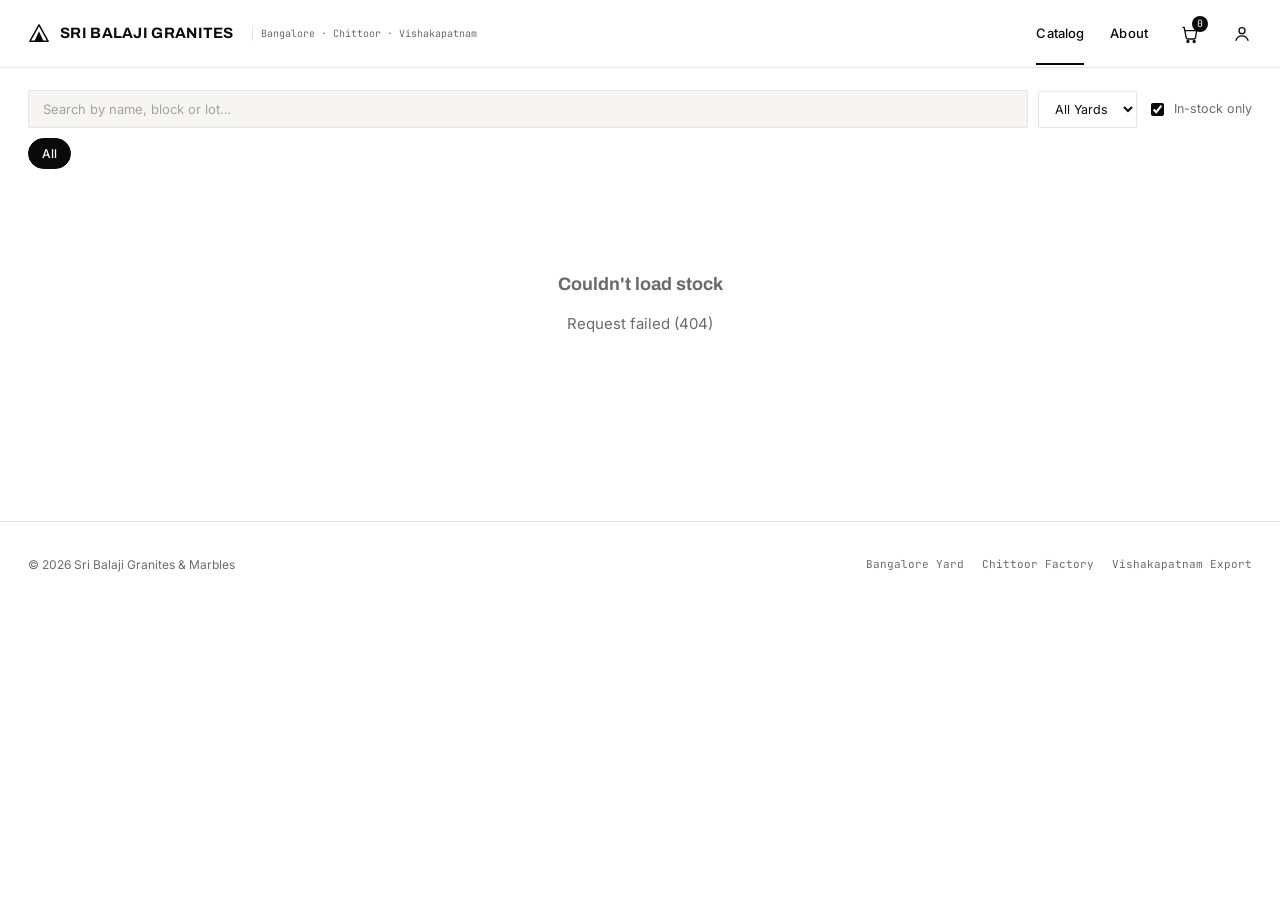
==== frontend/index.html @ ffc13103 "Add files via upload" ====
<!DOCTYPE html>
<html lang="en">
<head>
<meta charset="UTF-8" />
<meta name="viewport" content="width=device-width, initial-scale=1.0" />
<title>Sri Balaji Granites & Marbles — Stone Catalog</title>
<meta name="description" content="Browse granite, marble, quartz, onyx and sandstone slabs from Sri Balaji Granites & Marbles — Bangalore, Chittoor & Vishakapatnam." />
<link rel="stylesheet" href="css/style.css" />
</head>
<body>

<header class="site-header">
  <a href="/" class="brand" aria-label="Sri Balaji Granites & Marbles — home">
    <svg viewBox="0 0 24 24" fill="none" xmlns="http://www.w3.org/2000/svg" aria-hidden="true">
      <path d="M12 2 L22 20 H2 Z" stroke="#0a0a0a" stroke-width="1.6" stroke-linejoin="round"/>
      <path d="M12 9 L17 20 H7 Z" fill="#0a0a0a"/>
    </svg>
    <span class="brand-word">Sri Balaji Granites</span>
    <span class="brand-sub">Bangalore · Chittoor · Vishakapatnam</span>
  </a>
  <nav class="main-nav">
    <a href="/" class="active">Catalog</a>
    <a href="/about.html">About</a>
    <button class="icon-btn" id="cartBtn" aria-label="Open enquiry cart">
      <svg viewBox="0 0 24 24" fill="none" stroke="#0a0a0a" stroke-width="1.6"><path d="M3 4h2l2.4 12.4A2 2 0 0 0 9.36 18h7.28a2 2 0 0 0 1.96-1.6L20 8H6"/><circle cx="9.5" cy="21" r="1.2" fill="#0a0a0a"/><circle cx="17" cy="21" r="1.2" fill="#0a0a0a"/></svg>
      <span class="cart-badge" id="cartBadge" hidden>0</span>
    </button>
    <a href="/staff" class="icon-btn" aria-label="Staff login">
      <svg viewBox="0 0 24 24" fill="none" stroke="#0a0a0a" stroke-width="1.6"><circle cx="12" cy="8" r="3.6"/><path d="M4.5 20c1.4-3.8 4.2-5.8 7.5-5.8s6.1 2 7.5 5.8"/></svg>
    </a>
  </nav>
</header>

<div class="ticker" id="ticker" hidden>
  <div class="ticker__track" id="tickerTrack"></div>
</div>

<section class="filter-bar" aria-label="Filter stock">
  <input type="search" class="search-input" id="searchInput" placeholder="Search by name, block or lot…" />
  <select class="select-field" id="godownFilter">
    <option value="all">All Yards</option>
  </select>
  <label class="toggle-field">
    <input type="checkbox" id="inStockOnly" checked /> In-stock only
  </label>
</section>
<div class="chip-row" style="max-width:1400px;margin:0 auto;padding:0 28px 6px;" id="categoryChips">
  <button class="chip active" data-category="all">All</button>
</div>

<main class="masonry" id="grid" aria-live="polite"></main>

<footer class="site-footer">
  <span>&copy; <span id="year"></span> Sri Balaji Granites & Marbles</span>
  <div class="locations">
    <span>Bangalore Yard</span>
    <span>Chittoor Factory</span>
    <span>Vishakapatnam Export</span>
  </div>
</footer>

<!-- Slab detail modal -->
<div class="overlay" id="slabOverlay">
  <div class="modal-wrap">
    <button class="modal-close" id="closeModal" aria-label="Close">
      <svg viewBox="0 0 24 24" width="16" height="16" fill="none" stroke="#0a0a0a" stroke-width="1.8"><path d="M5 5l14 14M19 5L5 19"/></svg>
    </button>
    <div class="modal" id="modalContent"></div>
  </div>
</div>

<!-- Enquiry cart drawer -->
<div class="drawer-overlay" id="drawerOverlay">
  <aside class="drawer">
    <div class="drawer-head">
      <h2 id="drawerTitle">Enquiry Cart</h2>
      <button class="icon-btn" id="closeDrawer" aria-label="Close cart">
        <svg viewBox="0 0 24 24" width="18" height="18" fill="none" stroke="#0a0a0a" stroke-width="1.8"><path d="M5 5l14 14M19 5L5 19"/></svg>
      </button>
    </div>
    <div class="drawer-body" id="drawerBody"></div>
    <div class="drawer-foot" id="drawerFoot"></div>
  </aside>
</div>

<div class="toast" id="toast"></div>

<script src="js/api.js"></script>
<script src="js/calc.js"></script>
<script src="js/catalog.js"></script>
</body>
</html>
---- frontend/css/style.css ----
/* ==========================================================================
   Sri Balaji Granites & Marbles — Design System
   Direction: minimalist, image-led, black-on-white chrome. The interface
   supplies no color of its own; the stone photography is the only color
   on the page. Masonry grid, no captions, quiet UI, one signature
   interaction: a quarry-tag stamp that appears on hover.
   ========================================================================== */

@import url('https://fonts.googleapis.com/css2?family=Archivo:wght@500;600;700;800&family=Inter:wght@400;500;600&family=JetBrains+Mono:wght@400;500&display=swap');

:root {
  --bg: #ffffff;
  --ink: #0a0a0a;
  --ink-soft: #6b6b6b;
  --ink-faint: #a3a3a0;
  --line: #e6e5e1;
  --surface: #f6f5f2;
  --surface-hover: #efeee9;
  --stamp-bg: #0a0a0a;
  --stamp-ink: #ffffff;
  --status-pending: #8a6d00;
  --status-contacted: #1d5f8a;
  --status-quoted: #6a3fa0;
  --status-closed: #1e6b3a;
  --danger: #b3261e;

  --font-display: 'Archivo', sans-serif;
  --font-body: 'Inter', sans-serif;
  --font-mono: 'JetBrains Mono', monospace;

  --radius: 2px;
  --header-h: 68px;
  --maxw: 1400px;
}

* { box-sizing: border-box; }
html { scroll-behavior: smooth; }
body {
  margin: 0;
  background: var(--bg);
  color: var(--ink);
  font-family: var(--font-body);
  font-size: 15px;
  line-height: 1.5;
  -webkit-font-smoothing: antialiased;
}
img { display: block; max-width: 100%; }
a { color: inherit; text-decoration: none; }
button { font-family: inherit; cursor: pointer; }
input, select, textarea { font-family: inherit; font-size: 14px; }
:focus-visible { outline: 2px solid var(--ink); outline-offset: 2px; }

.mono { font-family: var(--font-mono); letter-spacing: -0.02em; }
.sr-only {
  position: absolute; width: 1px; height: 1px; padding: 0; margin: -1px;
  overflow: hidden; clip: rect(0,0,0,0); white-space: nowrap; border: 0;
}

/* ---------------------------------------------------------------- header */
.site-header {
  position: sticky; top: 0; z-index: 40;
  height: var(--header-h);
  display: flex; align-items: center;
  padding: 0 28px;
  background: rgba(255,255,255,0.92);
  backdrop-filter: blur(6px);
  border-bottom: 1px solid var(--line);
}
.brand { display: flex; align-items: center; gap: 10px; margin-right: auto; }
.brand svg { width: 22px; height: 22px; flex-shrink: 0; }
.brand-word {
  font-family: var(--font-display);
  font-weight: 700;
  font-size: 15px;
  letter-spacing: 0.02em;
  text-transform: uppercase;
}
.brand-sub {
  display: none;
  font-family: var(--font-mono);
  font-size: 10px;
  color: var(--ink-soft);
  margin-left: 8px;
  padding-left: 8px;
  border-left: 1px solid var(--line);
}
@media (min-width: 720px) { .brand-sub { display: inline; } }

.main-nav { display: flex; align-items: center; gap: 26px; }
.main-nav a, .main-nav button.navlink {
  background: none; border: none; padding: 0;
  font-size: 13px; font-weight: 500; color: var(--ink);
  letter-spacing: 0.01em;
  position: relative;
}
.main-nav a::after, .main-nav button.navlink::after {
  content: ''; position: absolute; left: 0; right: 0; bottom: -22px;
  height: 2px; background: var(--ink); transform: scaleX(0);
  transition: transform .18s ease;
}
.main-nav a:hover::after, .main-nav button.navlink:hover::after,
.main-nav a.active::after { transform: scaleX(1); }

.icon-btn {
  position: relative; background: none; border: none; padding: 6px;
  display: inline-flex; align-items: center; justify-content: center;
}
.icon-btn svg { width: 20px; height: 20px; }
.cart-badge {
  position: absolute; top: -2px; right: -2px;
  background: var(--ink); color: #fff;
  font-family: var(--font-mono); font-size: 10px;
  width: 16px; height: 16px; border-radius: 50%;
  display: flex; align-items: center; justify-content: center;
}

/* ------------------------------------------------------------- ticker */
.ticker {
  background: var(--ink); color: #fff;
  overflow: hidden; white-space: nowrap;
  font-family: var(--font-mono); font-size: 12px;
}
.ticker__track {
  display: inline-block; padding: 7px 0;
  animation: ticker 28s linear infinite;
}
.ticker__track span { padding: 0 36px; }
@keyframes ticker { from { transform: translateX(0); } to { transform: translateX(-50%); } }
@media (prefers-reduced-motion: reduce) { .ticker__track { animation: none; } }

/* --------------------------------------------------------- filter bar */
.filter-bar {
  max-width: var(--maxw); margin: 0 auto;
  padding: 22px 28px 10px;
  display: flex; flex-wrap: wrap; gap: 10px; align-items: center;
}
.search-input {
  flex: 1 1 220px; min-width: 180px;
  border: 1px solid var(--line); background: var(--surface);
  padding: 10px 14px; font-size: 13px; color: var(--ink);
  border-radius: var(--radius);
}
.search-input::placeholder { color: var(--ink-faint); }
.chip-row { display: flex; flex-wrap: wrap; gap: 8px; }
.chip {
  border: 1px solid var(--line); background: #fff;
  padding: 7px 13px; font-size: 12px; font-weight: 500;
  border-radius: 999px; color: var(--ink-soft);
  transition: all .15s ease;
}
.chip:hover { border-color: var(--ink); color: var(--ink); }
.chip.active { background: var(--ink); color: #fff; border-color: var(--ink); }
.select-field {
  border: 1px solid var(--line); background: #fff;
  padding: 9px 12px; font-size: 12.5px; border-radius: var(--radius);
  color: var(--ink);
}
.toggle-field {
  display: flex; align-items: center; gap: 7px;
  font-size: 12.5px; color: var(--ink-soft); user-select: none;
}
.toggle-field input { accent-color: var(--ink); }

/* -------------------------------------------------------- masonry grid */
.masonry {
  max-width: var(--maxw); margin: 0 auto;
  padding: 6px 24px 80px;
  column-count: 1;
  column-gap: 4px;
}
@media (min-width: 620px)  { .masonry { column-count: 2; } }
@media (min-width: 980px)  { .masonry { column-count: 3; } }
@media (min-width: 1320px) { .masonry { column-count: 4; } }

.tile {
  break-inside: avoid;
  margin-bottom: 4px;
  position: relative;
  overflow: hidden;
  background: var(--surface);
  cursor: pointer;
}
.tile img {
  width: 100%; height: auto; display: block;
  transition: transform .5s cubic-bezier(.2,.7,.2,1), filter .4s ease;
}
.tile:hover img { transform: scale(1.035); }
.tile.is-sold img { filter: grayscale(1) brightness(0.75); }

.tile-stamp {
  position: absolute; left: 10px; bottom: 10px; right: 10px;
  display: flex; justify-content: space-between; align-items: flex-end;
  gap: 8px;
  opacity: 0; transform: translateY(6px);
  transition: opacity .22s ease, transform .22s ease;
  pointer-events: none;
}
.tile:hover .tile-stamp { opacity: 1; transform: translateY(0); }
.tile-stamp__tag {
  background: var(--stamp-bg); color: var(--stamp-ink);
  font-family: var(--font-mono); font-size: 11px;
  padding: 6px 9px; line-height: 1.3;
  max-width: 72%;
}
.tile-stamp__tag b { display: block; font-size: 11.5px; font-weight: 500; }
.tile-stamp__rate {
  background: #fff; color: var(--ink);
  font-family: var(--font-mono); font-size: 11px; font-weight: 500;
  padding: 6px 9px;
}
.tile-sold-flag {
  position: absolute; top: 10px; left: 10px;
  background: #fff; color: var(--ink);
  font-family: var(--font-mono); font-size: 10px;
  letter-spacing: 0.06em; text-transform: uppercase;
  padding: 4px 8px;
}
.tile-empty-state {
  column-span: all;
  text-align: center; padding: 90px 20px; color: var(--ink-soft);
}
.tile-empty-state h3 { font-family: var(--font-display); font-size: 18px; margin: 0 0 6px; }

/* -------------------------------------------------------------- footer */
.site-footer {
  border-top: 1px solid var(--line);
  padding: 34px 28px;
  display: flex; flex-wrap: wrap; gap: 10px 24px;
  justify-content: space-between; align-items: center;
  font-size: 12px; color: var(--ink-soft);
}
.site-footer .locations { display: flex; gap: 18px; flex-wrap: wrap; font-family: var(--font-mono); font-size: 11px; }

/* ---------------------------------------------------------------- modal */
.overlay {
  position: fixed; inset: 0; background: rgba(10,10,10,0.5);
  z-index: 100; display: flex; align-items: flex-start; justify-content: center;
  padding: 32px 16px; overflow-y: auto;
  opacity: 0; pointer-events: none; transition: opacity .18s ease;
}
.overlay.open { opacity: 1; pointer-events: auto; }
.modal {
  background: #fff; max-width: 920px; width: 100%;
  margin: auto; display: grid; grid-template-columns: 1fr;
  transform: translateY(10px); transition: transform .2s ease;
}
.overlay.open .modal { transform: translateY(0); }
@media (min-width: 760px) { .modal { grid-template-columns: 1.1fr 1fr; } }
.modal-close {
  position: absolute; top: 14px; right: 14px; z-index: 5;
  background: #fff; border: 1px solid var(--line); width: 32px; height: 32px;
  display: flex; align-items: center; justify-content: center;
}
.modal-wrap { position: relative; }
.modal-media { background: var(--surface); }
.modal-media img { width: 100%; height: 100%; object-fit: cover; max-height: 560px; }
.modal-body { padding: 30px 28px; overflow-y: auto; }
.modal-eyebrow { font-family: var(--font-mono); font-size: 11px; color: var(--ink-soft); text-transform: uppercase; letter-spacing: 0.06em; }
.modal-title { font-family: var(--font-display); font-size: 24px; font-weight: 700; margin: 6px 0 4px; }
.modal-godown { font-size: 13px; color: var(--ink-soft); margin-bottom: 18px; }
.spec-grid {
  display: grid; grid-template-columns: 1fr 1fr; gap: 12px 20px;
  border-top: 1px solid var(--line); border-bottom: 1px solid var(--line);
  padding: 18px 0; margin-bottom: 18px;
}
.spec-item .label { font-size: 11px; color: var(--ink-soft); text-transform: uppercase; letter-spacing: 0.04em; }
.spec-item .value { font-family: var(--font-mono); font-size: 14px; margin-top: 2px; }
.rate-unit-table { width: 100%; border-collapse: collapse; margin-bottom: 20px; font-size: 13px; }
.rate-unit-table td { padding: 6px 0; border-bottom: 1px dashed var(--line); }
.rate-unit-table td:last-child { text-align: right; font-family: var(--font-mono); }
.total-value { font-family: var(--font-display); font-size: 22px; font-weight: 700; margin-bottom: 20px; }
.total-value span { font-size: 12px; font-weight: 500; color: var(--ink-soft); display: block; font-family: var(--font-body); }
.modal-actions { display: flex; gap: 10px; flex-wrap: wrap; }

/* --------------------------------------------------------------- buttons */
.btn {
  display: inline-flex; align-items: center; justify-content: center; gap: 8px;
  padding: 12px 20px; font-size: 13px; font-weight: 600;
  border: 1px solid var(--ink); border-radius: var(--radius);
  background: var(--ink); color: #fff; transition: opacity .15s ease;
}
.btn:hover { opacity: 0.82; }
.btn-outline { background: #fff; color: var(--ink); }
.btn-ghost { background: transparent; color: var(--ink); border-color: var(--line); }
.btn-danger { background: #fff; color: var(--danger); border-color: var(--danger); }
.btn-sm { padding: 8px 13px; font-size: 12px; }
.btn-block { width: 100%; }
.btn:disabled { opacity: 0.4; cursor: not-allowed; }
.btn-whatsapp { background: #1a1a1a; }
.btn-whatsapp svg { width: 16px; height: 16px; }

/* ---------------------------------------------------------------- drawer */
.drawer-overlay {
  position: fixed; inset: 0; background: rgba(10,10,10,0.4);
  z-index: 110; opacity: 0; pointer-events: none; transition: opacity .2s ease;
}
.drawer-overlay.open { opacity: 1; pointer-events: auto; }
.drawer {
  position: fixed; top: 0; right: 0; bottom: 0; width: 100%; max-width: 420px;
  background: #fff; z-index: 111; box-shadow: -12px 0 40px rgba(0,0,0,0.08);
  transform: translateX(100%); transition: transform .25s ease;
  display: flex; flex-direction: column;
}
.drawer-overlay.open .drawer { transform: translateX(0); }
.drawer-head { padding: 20px 22px; border-bottom: 1px solid var(--line); display: flex; justify-content: space-between; align-items: center; }
.drawer-head h2 { font-family: var(--font-display); font-size: 16px; margin: 0; }
.drawer-body { flex: 1; overflow-y: auto; padding: 18px 22px; }
.drawer-foot { padding: 18px 22px; border-top: 1px solid var(--line); }
.cart-line { display: flex; gap: 12px; padding: 12px 0; border-bottom: 1px solid var(--line); }
.cart-line img { width: 56px; height: 56px; object-fit: cover; }
.cart-line .meta { flex: 1; }
.cart-line .meta .t { font-size: 13px; font-weight: 600; }
.cart-line .meta .s { font-size: 11.5px; color: var(--ink-soft); font-family: var(--font-mono); }
.cart-line button { background: none; border: none; color: var(--ink-soft); font-size: 11px; text-decoration: underline; padding: 0; }
.cart-empty { text-align: center; padding: 60px 10px; color: var(--ink-soft); font-size: 13px; }

/* ------------------------------------------------------------------ form */
.form-grid { display: grid; grid-template-columns: 1fr 1fr; gap: 12px; }
.form-grid .full { grid-column: 1 / -1; }
.field label { display: block; font-size: 11.5px; color: var(--ink-soft); margin-bottom: 5px; text-transform: uppercase; letter-spacing: 0.03em; }
.field input, .field select, .field textarea {
  width: 100%; border: 1px solid var(--line); padding: 10px 12px;
  border-radius: var(--radius); background: #fff; color: var(--ink);
}
.field textarea { resize: vertical; min-height: 70px; }
.form-note { font-size: 11.5px; color: var(--ink-soft); margin-top: 12px; }
.confirmation { text-align: center; padding: 40px 10px; }
.confirmation .ok-mark { width: 46px; height: 46px; margin: 0 auto 14px; }
.confirmation h3 { font-family: var(--font-display); font-size: 18px; margin-bottom: 6px; }
.confirmation .order-no { font-family: var(--font-mono); font-size: 13px; color: var(--ink-soft); }

/* ------------------------------------------------------------- staff: login */
.staff-shell { min-height: 100vh; display: grid; grid-template-columns: 1fr; }
@media (min-width: 860px) { .staff-shell { grid-template-columns: 1fr 1fr; } }
.staff-side {
  background: var(--ink); color: #fff;
  display: flex; flex-direction: column; justify-content: space-between;
  padding: 40px; min-height: 260px;
}
.staff-side .brand-word { color: #fff; }
.staff-side .yard-status { display: flex; flex-direction: column; gap: 10px; font-family: var(--font-mono); font-size: 12px; }
.yard-status .row { display: flex; justify-content: space-between; border-bottom: 1px solid rgba(255,255,255,0.15); padding-bottom: 8px; }
.dot { width: 6px; height: 6px; border-radius: 50%; background: #7be08a; display: inline-block; margin-right: 6px; }
.staff-form-side { display: flex; align-items: center; justify-content: center; padding: 40px 28px; }
.staff-form { width: 100%; max-width: 340px; }
.staff-form h1 { font-family: var(--font-display); font-size: 22px; margin-bottom: 6px; }
.staff-form p.lede { color: var(--ink-soft); font-size: 13px; margin-bottom: 26px; }
.staff-form .field { margin-bottom: 14px; }
.staff-error { background: #fdeceb; color: var(--danger); font-size: 12.5px; padding: 10px 12px; margin-bottom: 14px; border-radius: var(--radius); display: none; }
.staff-error.show { display: block; }
.back-link { display: inline-block; margin-top: 20px; font-size: 12.5px; color: var(--ink-soft); text-decoration: underline; }

/* ------------------------------------------------------------- staff: app */
.staff-app { display: none; min-height: 100vh; grid-template-rows: auto auto 1fr; }
.staff-app.active { display: grid; }
.staff-topbar {
  display: flex; align-items: center; padding: 0 24px; height: 60px;
  border-bottom: 1px solid var(--line); gap: 20px;
}
.staff-topbar .who { margin-left: auto; font-size: 12.5px; color: var(--ink-soft); display: flex; align-items: center; gap: 12px; }
.role-pill { background: var(--surface); font-family: var(--font-mono); font-size: 11px; padding: 4px 9px; }
.tabs { display: flex; gap: 4px; padding: 10px 20px; overflow-x: auto; border-bottom: 1px solid var(--line); }
.tab-btn {
  background: none; border: none; padding: 9px 14px; font-size: 12.5px; font-weight: 600;
  color: var(--ink-soft); white-space: nowrap; border-radius: var(--radius);
}
.tab-btn.active { background: var(--ink); color: #fff; }
.tab-panel { display: none; padding: 22px 24px 60px; max-width: 1300px; margin: 0 auto; width: 100%; }
.tab-panel.active { display: block; }

.kpi-row { display: grid; grid-template-columns: repeat(auto-fit,minmax(150px,1fr)); gap: 10px; margin-bottom: 22px; }
.kpi-card { border: 1px solid var(--line); padding: 16px; }
.kpi-card .n { font-family: var(--font-display); font-size: 24px; font-weight: 700; }
.kpi-card .l { font-size: 11px; color: var(--ink-soft); text-transform: uppercase; letter-spacing: 0.03em; margin-top: 4px; }

.toolbar { display: flex; flex-wrap: wrap; gap: 10px; margin-bottom: 16px; align-items: center; }
.toolbar .grow { flex: 1; min-width: 180px; }

table.data-table { width: 100%; border-collapse: collapse; font-size: 12.5px; }
.data-table th {
  text-align: left; font-size: 10.5px; text-transform: uppercase; letter-spacing: 0.04em;
  color: var(--ink-soft); border-bottom: 1px solid var(--ink); padding: 8px 10px;
}
.data-table td { padding: 10px; border-bottom: 1px solid var(--line); vertical-align: middle; }
.data-table tr:hover td { background: var(--surface); }
.table-wrap { overflow-x: auto; border: 1px solid var(--line); }
.row-thumb { width: 40px; height: 40px; object-fit: cover; }
.status-pill { font-family: var(--font-mono); font-size: 10.5px; padding: 4px 8px; border: 1px solid var(--line); }
.status-pill[data-status="Pending"] { color: var(--status-pending); border-color: var(--status-pending); }
.status-pill[data-status="Contacted"] { color: var(--status-contacted); border-color: var(--status-contacted); }
.status-pill[data-status="Quoted"] { color: var(--status-quoted); border-color: var(--status-quoted); }
.status-pill[data-status="Closed"] { color: var(--status-closed); border-color: var(--status-closed); }
.row-actions { display: flex; gap: 6px; }
.row-actions button { background: none; border: 1px solid var(--line); font-size: 11px; padding: 5px 9px; }
.row-actions button:hover { border-color: var(--ink); }

.calc-panel { display: grid; grid-template-columns: 1fr; gap: 24px; max-width: 760px; }
@media (min-width: 700px) { .calc-panel { grid-template-columns: 1fr 1fr; } }
.calc-result { background: var(--surface); padding: 20px; }
.calc-result dl { display: grid; grid-template-columns: 1fr auto; gap: 8px 12px; font-size: 13px; margin: 0; }
.calc-result dt { color: var(--ink-soft); }
.calc-result dd { margin: 0; font-family: var(--font-mono); text-align: right; }

.modal-form-overlay {
  position: fixed; inset: 0; background: rgba(10,10,10,0.5); z-index: 200;
  display: none; align-items: flex-start; justify-content: center; padding: 40px 16px; overflow-y: auto;
}
.modal-form-overlay.open { display: flex; }
.modal-form {
  background: #fff; max-width: 560px; width: 100%; padding: 28px;
}
.modal-form h3 { font-family: var(--font-display); font-size: 18px; margin: 0 0 18px; }
.modal-form-actions { display: flex; justify-content: flex-end; gap: 10px; margin-top: 18px; }

.empty-row td { text-align: center; color: var(--ink-soft); padding: 40px 10px; }

.toast {
  position: fixed; bottom: 20px; left: 50%; transform: translateX(-50%) translateY(20px);
  background: var(--ink); color: #fff; padding: 12px 18px; font-size: 13px;
  border-radius: var(--radius); z-index: 300; opacity: 0; pointer-events: none;
  transition: opacity .2s ease, transform .2s ease;
}
.toast.show { opacity: 1; transform: translateX(-50%) translateY(0); }

@media (max-width: 640px) {
  .site-header { padding: 0 16px; }
  .filter-bar { padding: 16px 16px 6px; }
  .masonry { padding: 6px 12px 60px; }
  .modal-body { padding: 22px 18px; }
}
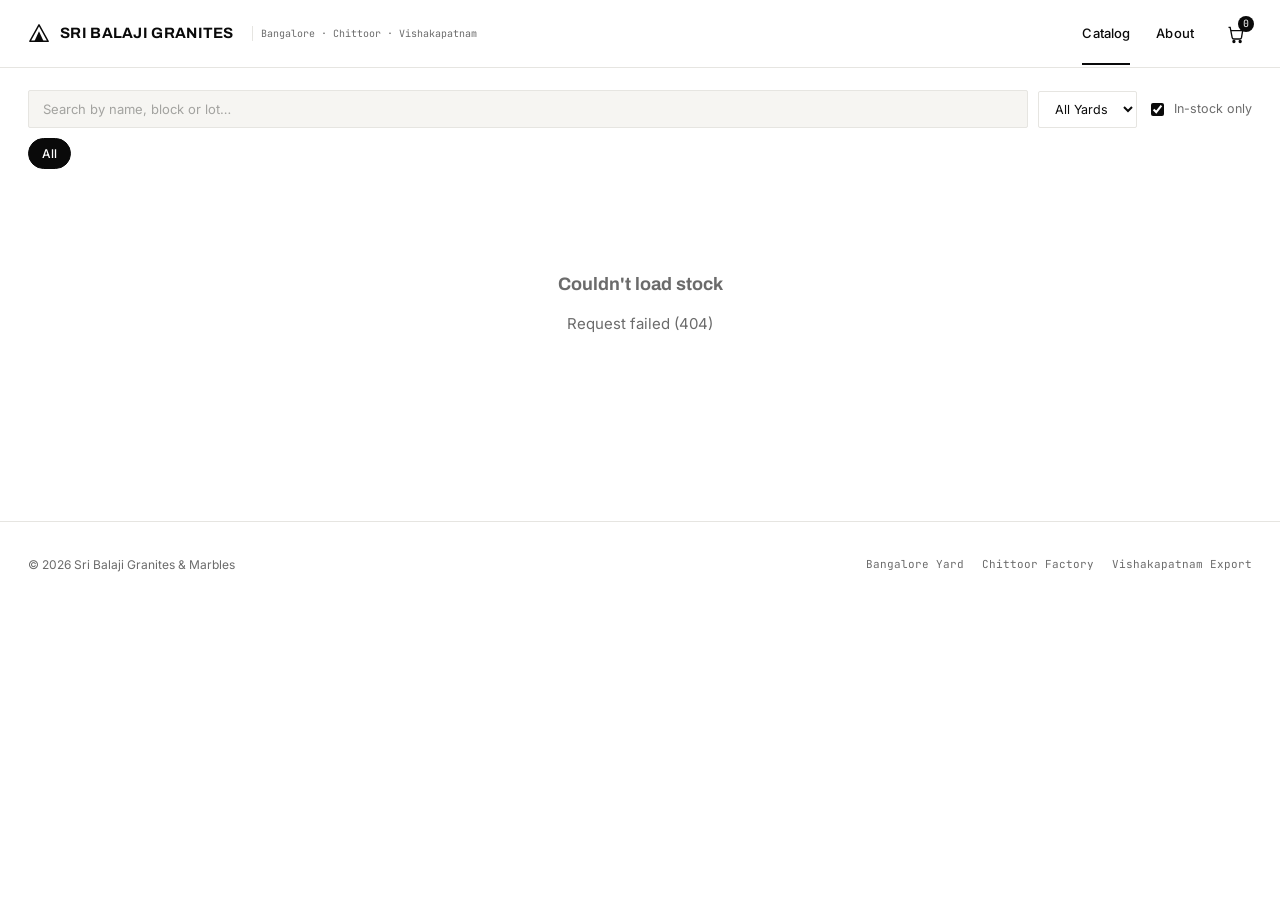
==== commit ba523aec: "Update index.html" ====
--- a/frontend/index.html
+++ b/frontend/index.html
@@ -25,9 +25,6 @@
       <svg viewBox="0 0 24 24" fill="none" stroke="#0a0a0a" stroke-width="1.6"><path d="M3 4h2l2.4 12.4A2 2 0 0 0 9.36 18h7.28a2 2 0 0 0 1.96-1.6L20 8H6"/><circle cx="9.5" cy="21" r="1.2" fill="#0a0a0a"/><circle cx="17" cy="21" r="1.2" fill="#0a0a0a"/></svg>
       <span class="cart-badge" id="cartBadge" hidden>0</span>
     </button>
-    <a href="/staff" class="icon-btn" aria-label="Staff login">
-      <svg viewBox="0 0 24 24" fill="none" stroke="#0a0a0a" stroke-width="1.6"><circle cx="12" cy="8" r="3.6"/><path d="M4.5 20c1.4-3.8 4.2-5.8 7.5-5.8s6.1 2 7.5 5.8"/></svg>
-    </a>
   </nav>
 </header>
 
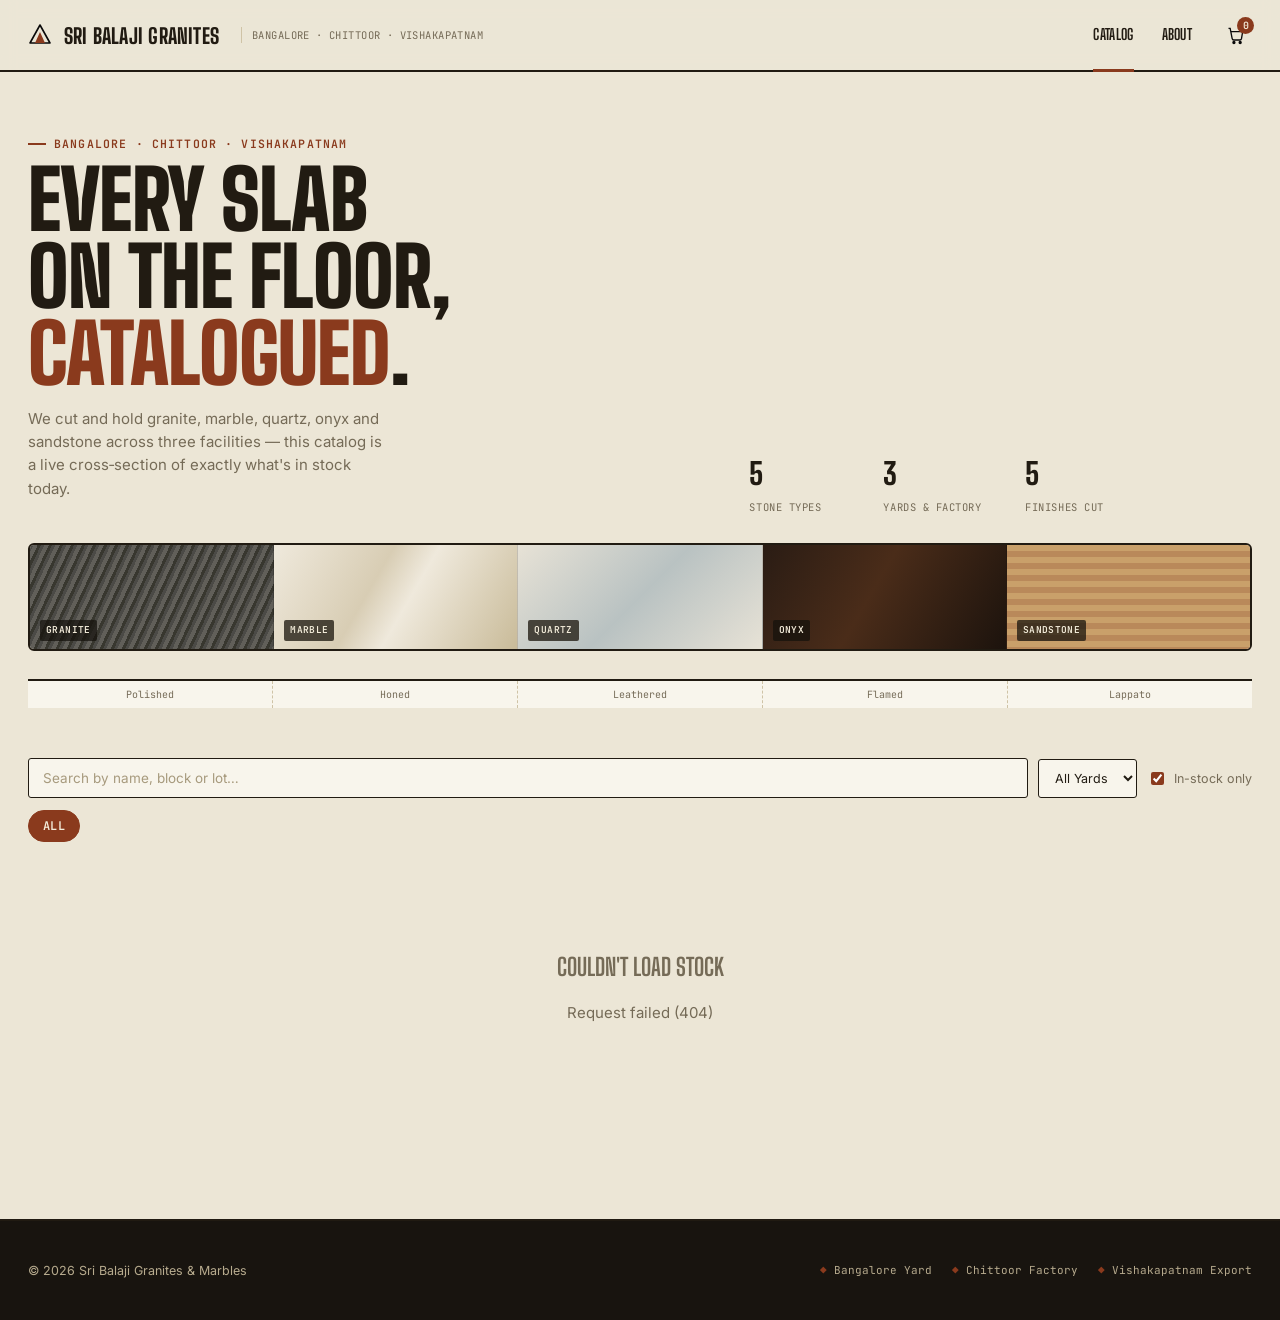
==== commit d814832a: "Add files via upload" ====
--- a/frontend/index.html
+++ b/frontend/index.html
@@ -31,6 +31,31 @@
 <div class="ticker" id="ticker" hidden>
   <div class="ticker__track" id="tickerTrack"></div>
 </div>
+
+<section class="hero">
+  <div class="hero-head">
+    <div>
+      <span class="hero-eyebrow">Bangalore · Chittoor · Vishakapatnam</span>
+      <h1>Every slab<br>on the floor,<br><em>catalogued</em>.</h1>
+      <p class="hero-note">We cut and hold granite, marble, quartz, onyx and sandstone across three facilities — this catalog is a live cross‑section of exactly what's in stock today.</p>
+    </div>
+    <div class="hero-stats">
+      <div class="stat"><b>5</b><span>Stone types</span></div>
+      <div class="stat"><b>3</b><span>Yards &amp; factory</span></div>
+      <div class="stat"><b>5</b><span>Finishes cut</span></div>
+    </div>
+  </div>
+  <div class="core-strip" role="img" aria-label="Cross-section of stone categories in stock: granite, marble, quartz, onyx, sandstone">
+    <div class="core-band core-band--granite"><span>Granite</span></div>
+    <div class="core-band core-band--marble"><span>Marble</span></div>
+    <div class="core-band core-band--quartz"><span>Quartz</span></div>
+    <div class="core-band core-band--onyx"><span>Onyx</span></div>
+    <div class="core-band core-band--sandstone"><span>Sandstone</span></div>
+  </div>
+  <div class="core-ruler">
+    <div>Polished</div><div>Honed</div><div>Leathered</div><div>Flamed</div><div>Lappato</div>
+  </div>
+</section>
 
 <section class="filter-bar" aria-label="Filter stock">
   <input type="search" class="search-input" id="searchInput" placeholder="Search by name, block or lot…" />
--- a/frontend/css/style.css
+++ b/frontend/css/style.css
@@ -1,35 +1,51 @@
 /* ==========================================================================
-   Sri Balaji Granites & Marbles — Design System
-   Direction: minimalist, image-led, black-on-white chrome. The interface
-   supplies no color of its own; the stone photography is the only color
-   on the page. Masonry grid, no captions, quiet UI, one signature
-   interaction: a quarry-tag stamp that appears on hover.
+   Sri Balaji Granites & Marbles — Design System v2
+   Direction: "the quarry ledger." A working stone-yard aesthetic built
+   around the core sample — the drilled cylinder that reveals a material's
+   strata at a glance. That idea (a cross-section that tells you everything
+   at once) runs through the hero strip, the specimen tags on every tile,
+   and the depth-marker rules used as section dividers. Limestone-gray
+   paper, brick-oxide ink for the one accent that matters, basalt for
+   structure. Condensed, engraved-signage display type; a quiet grotesk
+   for reading; mono for anything measured.
    ========================================================================== */
 
-@import url('https://fonts.googleapis.com/css2?family=Archivo:wght@500;600;700;800&family=Inter:wght@400;500;600&family=JetBrains+Mono:wght@400;500&display=swap');
+@import url('https://fonts.googleapis.com/css2?family=Big+Shoulders+Display:wght@600;700;800;900&family=Inter:wght@400;500;600;700&family=JetBrains+Mono:wght@400;500;600&display=swap');
 
 :root {
-  --bg: #ffffff;
-  --ink: #0a0a0a;
-  --ink-soft: #6b6b6b;
-  --ink-faint: #a3a3a0;
-  --line: #e6e5e1;
-  --surface: #f6f5f2;
-  --surface-hover: #efeee9;
-  --stamp-bg: #0a0a0a;
-  --stamp-ink: #ffffff;
-  --status-pending: #8a6d00;
-  --status-contacted: #1d5f8a;
-  --status-quoted: #6a3fa0;
-  --status-closed: #1e6b3a;
-  --danger: #b3261e;
-
-  --font-display: 'Archivo', sans-serif;
+  /* -- stone palette -- */
+  --bg:          #ECE6D6;   /* limestone paper */
+  --bg-deep:     #E1D9C4;   /* recessed panels */
+  --paper:       #F8F5EC;   /* tile / card ground */
+  --line:        #CFC3A6;   /* structural rule */
+  --line-soft:   #DCD2B8;
+
+  --dark:        #18140F;   /* basalt */
+  --dark-2:      #241E16;
+  --dark-line:   rgba(247,240,222,0.14);
+
+  --ink:         #211B12;
+  --ink-soft:    #756B57;
+  --ink-faint:   #A79A7D;
+  --on-dark:     #F3ECDA;
+  --on-dark-soft: #B7AB8E;
+
+  --rust:        #8A3A1D;   /* oxidised iron vein — primary accent */
+  --rust-deep:   #6B2C15;
+  --rust-tint:   #F1DCC9;
+  --moss:        #4E5A3C;   /* verdigris — secondary / status */
+  --ochre:       #93701F;   /* status: pending */
+  --slate:       #38566B;   /* status: contacted */
+  --plum:        #5B3C64;   /* status: quoted */
+  --danger:      #A5311B;
+
+  --font-display: 'Big Shoulders Display', 'Arial Narrow', sans-serif;
   --font-body: 'Inter', sans-serif;
   --font-mono: 'JetBrains Mono', monospace;
 
-  --radius: 2px;
-  --header-h: 68px;
+  --r-sm: 3px;
+  --r-md: 6px;
+  --header-h: 72px;
   --maxw: 1400px;
 }
 
@@ -41,16 +57,19 @@
   color: var(--ink);
   font-family: var(--font-body);
   font-size: 15px;
-  line-height: 1.5;
+  line-height: 1.55;
   -webkit-font-smoothing: antialiased;
 }
 img { display: block; max-width: 100%; }
 a { color: inherit; text-decoration: none; }
 button { font-family: inherit; cursor: pointer; }
 input, select, textarea { font-family: inherit; font-size: 14px; }
-:focus-visible { outline: 2px solid var(--ink); outline-offset: 2px; }
-
-.mono { font-family: var(--font-mono); letter-spacing: -0.02em; }
+:focus-visible { outline: 2px solid var(--rust); outline-offset: 2px; }
+@media (prefers-reduced-motion: reduce) {
+  *, *::before, *::after { animation-duration: 0.001ms !important; animation-iteration-count: 1 !important; transition-duration: 0.001ms !important; scroll-behavior: auto !important; }
+}
+
+.mono { font-family: var(--font-mono); letter-spacing: -0.01em; }
 .sr-only {
   position: absolute; width: 1px; height: 1px; padding: 0; margin: -1px;
   overflow: hidden; clip: rect(0,0,0,0); white-space: nowrap; border: 0;
@@ -62,40 +81,47 @@
   height: var(--header-h);
   display: flex; align-items: center;
   padding: 0 28px;
-  background: rgba(255,255,255,0.92);
-  backdrop-filter: blur(6px);
-  border-bottom: 1px solid var(--line);
-}
-.brand { display: flex; align-items: center; gap: 10px; margin-right: auto; }
-.brand svg { width: 22px; height: 22px; flex-shrink: 0; }
+  background: rgba(236,230,214,0.9);
+  backdrop-filter: blur(8px);
+  border-bottom: 2px solid var(--ink);
+}
+.brand { display: flex; align-items: center; gap: 12px; margin-right: auto; }
+.brand svg { width: 24px; height: 24px; flex-shrink: 0; }
+.brand svg path[fill] { fill: var(--rust); }
 .brand-word {
   font-family: var(--font-display);
-  font-weight: 700;
-  font-size: 15px;
-  letter-spacing: 0.02em;
+  font-weight: 800;
+  font-size: 21px;
+  letter-spacing: 0.01em;
   text-transform: uppercase;
+  line-height: 1;
 }
 .brand-sub {
   display: none;
   font-family: var(--font-mono);
-  font-size: 10px;
+  font-size: 10.5px;
   color: var(--ink-soft);
-  margin-left: 8px;
-  padding-left: 8px;
+  margin-left: 10px;
+  padding-left: 10px;
   border-left: 1px solid var(--line);
+  text-transform: uppercase;
+  letter-spacing: 0.04em;
 }
 @media (min-width: 720px) { .brand-sub { display: inline; } }
 
-.main-nav { display: flex; align-items: center; gap: 26px; }
+.main-nav { display: flex; align-items: center; }
+.main-nav > * + * { margin-left: 28px; }
 .main-nav a, .main-nav button.navlink {
   background: none; border: none; padding: 0;
-  font-size: 13px; font-weight: 500; color: var(--ink);
-  letter-spacing: 0.01em;
+  font-family: var(--font-display);
+  font-size: 15px; font-weight: 700; color: var(--ink);
+  letter-spacing: 0.02em; text-transform: uppercase;
   position: relative;
 }
 .main-nav a::after, .main-nav button.navlink::after {
-  content: ''; position: absolute; left: 0; right: 0; bottom: -22px;
-  height: 2px; background: var(--ink); transform: scaleX(0);
+  content: ''; position: absolute; left: 0; right: 0; bottom: -25px;
+  height: 3px; background: var(--rust); transform: scaleX(0);
+  transform-origin: left;
   transition: transform .18s ease;
 }
 .main-nav a:hover::after, .main-nav button.navlink:hover::after,
@@ -104,69 +130,154 @@
 .icon-btn {
   position: relative; background: none; border: none; padding: 6px;
   display: inline-flex; align-items: center; justify-content: center;
-}
+  border-radius: var(--r-sm);
+}
+.icon-btn:hover { background: var(--bg-deep); }
 .icon-btn svg { width: 20px; height: 20px; }
 .cart-badge {
   position: absolute; top: -2px; right: -2px;
-  background: var(--ink); color: #fff;
-  font-family: var(--font-mono); font-size: 10px;
-  width: 16px; height: 16px; border-radius: 50%;
+  background: var(--rust); color: var(--on-dark);
+  font-family: var(--font-mono); font-size: 10px; font-weight: 600;
+  width: 17px; height: 17px; border-radius: 50%;
   display: flex; align-items: center; justify-content: center;
 }
 
 /* ------------------------------------------------------------- ticker */
 .ticker {
-  background: var(--ink); color: #fff;
+  background: var(--dark); color: var(--on-dark);
   overflow: hidden; white-space: nowrap;
   font-family: var(--font-mono); font-size: 12px;
+  border-bottom: 1px solid var(--dark-line);
 }
 .ticker__track {
-  display: inline-block; padding: 7px 0;
+  display: inline-block; padding: 8px 0;
   animation: ticker 28s linear infinite;
 }
 .ticker__track span { padding: 0 36px; }
+.ticker__track span::before { content: '◆'; color: var(--rust); margin-right: 10px; font-size: 9px; vertical-align: middle; }
 @keyframes ticker { from { transform: translateX(0); } to { transform: translateX(-50%); } }
-@media (prefers-reduced-motion: reduce) { .ticker__track { animation: none; } }
+
+/* ------------------------------------------------------------------ hero */
+.hero {
+  max-width: var(--maxw); margin: 0 auto;
+  padding: 56px 28px 20px;
+  display: grid; gap: 28px;
+}
+.hero-head {
+  display: grid; gap: 18px;
+  grid-template-columns: 1fr;
+}
+@media (min-width: 900px) { .hero-head { grid-template-columns: 1.4fr 1fr; align-items: end; } }
+.hero-eyebrow {
+  display: inline-flex; align-items: center; gap: 8px;
+  font-family: var(--font-mono); font-size: 11.5px; text-transform: uppercase;
+  letter-spacing: 0.1em; color: var(--rust); font-weight: 600;
+}
+.hero-eyebrow::before { content: ''; width: 18px; height: 2px; background: var(--rust); display: inline-block; }
+.hero h1 {
+  font-family: var(--font-display); font-weight: 900;
+  font-size: clamp(40px, 6.4vw, 84px);
+  line-height: 0.94; letter-spacing: -0.01em;
+  text-transform: uppercase; margin: 8px 0 0;
+}
+.hero h1 em { font-style: normal; color: var(--rust); }
+.hero-note { color: var(--ink-soft); font-size: 15px; max-width: 40ch; }
+.hero-stats { display: flex; gap: 22px; flex-wrap: wrap; }
+.hero-stats .stat { min-width: 90px; margin-right: 22px; }
+.hero-stats .stat:last-child { margin-right: 0; }
+.hero-stats .stat b {
+  display: block; font-family: var(--font-display); font-size: 30px;
+  font-weight: 800; color: var(--ink);
+}
+.hero-stats .stat span {
+  display: block; font-family: var(--font-mono); font-size: 10.5px;
+  color: var(--ink-soft); text-transform: uppercase; letter-spacing: 0.05em; margin-top: 2px;
+}
+
+/* -- core sample strip: the signature element -----------------------------
+   A drilled cross-section reading left→right like a geological core log:
+   each band is a material this yard actually stocks, with a depth ruler
+   beneath it. It's a literal cross-section of what's on the floor. */
+.core-strip {
+  position: relative;
+  border: 2px solid var(--ink);
+  border-radius: var(--r-md);
+  overflow: hidden;
+  display: flex;
+  height: 108px;
+}
+.core-band {
+  position: relative;
+  flex: 1 1 0;
+  border-right: 1px solid rgba(0,0,0,0.18);
+  display: flex; align-items: flex-end;
+  padding: 8px 10px;
+}
+.core-band:last-child { border-right: none; }
+.core-band span {
+  font-family: var(--font-mono); font-size: 9.5px; font-weight: 600;
+  text-transform: uppercase; letter-spacing: 0.04em;
+  background: rgba(20,17,12,0.72); color: var(--on-dark);
+  padding: 3px 6px; border-radius: 2px;
+}
+.core-band--granite { background: repeating-linear-gradient(115deg,#4b4a46 0 3px,#615f59 3px 7px,#38372f 7px 10px); }
+.core-band--marble  { background: linear-gradient(120deg,#efe9dc 0%,#d8cdb4 40%,#efe9dc 55%,#c9bb99 100%); }
+.core-band--marble span { background: rgba(33,27,18,0.78); }
+.core-band--quartz  { background: linear-gradient(135deg,#e7e2d6 0%,#b9c2c2 50%,#e7e2d6 100%); }
+.core-band--quartz span { background: rgba(33,27,18,0.78); }
+.core-band--onyx    { background: linear-gradient(120deg,#2a1c14 0%,#4a2c19 45%,#1c130d 100%); }
+.core-band--sandstone { background: repeating-linear-gradient(180deg,#c9a06a 0 6px,#b9895a 6px 12px); }
+.core-ruler {
+  display: flex; border-top: 2px solid var(--ink); background: var(--paper);
+}
+.core-ruler div {
+  flex: 1 1 0; text-align: center; padding: 6px 4px;
+  font-family: var(--font-mono); font-size: 10px; color: var(--ink-soft);
+  border-right: 1px dashed var(--line);
+}
+.core-ruler div:last-child { border-right: none; }
 
 /* --------------------------------------------------------- filter bar */
 .filter-bar {
   max-width: var(--maxw); margin: 0 auto;
-  padding: 22px 28px 10px;
+  padding: 30px 28px 12px;
   display: flex; flex-wrap: wrap; gap: 10px; align-items: center;
 }
 .search-input {
   flex: 1 1 220px; min-width: 180px;
-  border: 1px solid var(--line); background: var(--surface);
-  padding: 10px 14px; font-size: 13px; color: var(--ink);
-  border-radius: var(--radius);
+  border: 1.5px solid var(--ink); background: var(--paper);
+  padding: 11px 14px; font-size: 13.5px; color: var(--ink);
+  border-radius: var(--r-sm);
 }
 .search-input::placeholder { color: var(--ink-faint); }
+.search-input:focus-visible { border-color: var(--rust); }
 .chip-row { display: flex; flex-wrap: wrap; gap: 8px; }
 .chip {
-  border: 1px solid var(--line); background: #fff;
-  padding: 7px 13px; font-size: 12px; font-weight: 500;
-  border-radius: 999px; color: var(--ink-soft);
+  border: 1.5px solid var(--ink); background: var(--paper);
+  padding: 7px 14px; font-size: 12px; font-weight: 600;
+  font-family: var(--font-mono); text-transform: uppercase; letter-spacing: 0.03em;
+  border-radius: 999px; color: var(--ink);
   transition: all .15s ease;
 }
-.chip:hover { border-color: var(--ink); color: var(--ink); }
-.chip.active { background: var(--ink); color: #fff; border-color: var(--ink); }
+.chip:hover { background: var(--bg-deep); }
+.chip.active { background: var(--rust); color: var(--on-dark); border-color: var(--rust); }
 .select-field {
-  border: 1px solid var(--line); background: #fff;
-  padding: 9px 12px; font-size: 12.5px; border-radius: var(--radius);
+  border: 1.5px solid var(--ink); background: var(--paper);
+  padding: 10px 12px; font-size: 12.5px; border-radius: var(--r-sm);
   color: var(--ink);
 }
 .toggle-field {
   display: flex; align-items: center; gap: 7px;
   font-size: 12.5px; color: var(--ink-soft); user-select: none;
 }
-.toggle-field input { accent-color: var(--ink); }
+.toggle-field input { accent-color: var(--rust); }
 
 /* -------------------------------------------------------- masonry grid */
 .masonry {
   max-width: var(--maxw); margin: 0 auto;
-  padding: 6px 24px 80px;
+  padding: 10px 24px 90px;
   column-count: 1;
-  column-gap: 4px;
+  column-gap: 6px;
 }
 @media (min-width: 620px)  { .masonry { column-count: 2; } }
 @media (min-width: 980px)  { .masonry { column-count: 3; } }
@@ -174,10 +285,12 @@
 
 .tile {
   break-inside: avoid;
-  margin-bottom: 4px;
+  margin-bottom: 6px;
   position: relative;
   overflow: hidden;
-  background: var(--surface);
+  background: var(--paper);
+  border: 1px solid var(--line);
+  border-radius: var(--r-md);
   cursor: pointer;
 }
 .tile img {
@@ -188,7 +301,7 @@
 .tile.is-sold img { filter: grayscale(1) brightness(0.75); }
 
 .tile-stamp {
-  position: absolute; left: 10px; bottom: 10px; right: 10px;
+  position: absolute; left: 9px; bottom: 9px; right: 9px;
   display: flex; justify-content: space-between; align-items: flex-end;
   gap: 8px;
   opacity: 0; transform: translateY(6px);
@@ -197,66 +310,71 @@
 }
 .tile:hover .tile-stamp { opacity: 1; transform: translateY(0); }
 .tile-stamp__tag {
-  background: var(--stamp-bg); color: var(--stamp-ink);
+  background: var(--dark); color: var(--on-dark);
   font-family: var(--font-mono); font-size: 11px;
-  padding: 6px 9px; line-height: 1.3;
-  max-width: 72%;
-}
-.tile-stamp__tag b { display: block; font-size: 11.5px; font-weight: 500; }
+  padding: 7px 10px; line-height: 1.3;
+  max-width: 72%; border-radius: var(--r-sm);
+  border-left: 3px solid var(--rust);
+}
+.tile-stamp__tag b { display: block; font-size: 11.5px; font-weight: 600; font-family: var(--font-body); }
 .tile-stamp__rate {
-  background: #fff; color: var(--ink);
-  font-family: var(--font-mono); font-size: 11px; font-weight: 500;
-  padding: 6px 9px;
+  background: var(--rust); color: var(--on-dark);
+  font-family: var(--font-mono); font-size: 11px; font-weight: 600;
+  padding: 7px 10px; border-radius: var(--r-sm);
 }
 .tile-sold-flag {
-  position: absolute; top: 10px; left: 10px;
-  background: #fff; color: var(--ink);
+  position: absolute; top: 9px; left: 9px;
+  background: var(--dark); color: var(--on-dark);
   font-family: var(--font-mono); font-size: 10px;
   letter-spacing: 0.06em; text-transform: uppercase;
-  padding: 4px 8px;
+  padding: 4px 9px; border-radius: var(--r-sm);
 }
 .tile-empty-state {
   column-span: all;
   text-align: center; padding: 90px 20px; color: var(--ink-soft);
 }
-.tile-empty-state h3 { font-family: var(--font-display); font-size: 18px; margin: 0 0 6px; }
+.tile-empty-state h3 { font-family: var(--font-display); font-size: 24px; text-transform: uppercase; margin: 0 0 6px; }
 
 /* -------------------------------------------------------------- footer */
 .site-footer {
-  border-top: 1px solid var(--line);
-  padding: 34px 28px;
-  display: flex; flex-wrap: wrap; gap: 10px 24px;
+  background: var(--dark); color: var(--on-dark-soft);
+  border-top: 2px solid var(--ink);
+  padding: 40px 28px;
+  display: flex; flex-wrap: wrap; gap: 14px 24px;
   justify-content: space-between; align-items: center;
-  font-size: 12px; color: var(--ink-soft);
-}
-.site-footer .locations { display: flex; gap: 18px; flex-wrap: wrap; font-family: var(--font-mono); font-size: 11px; }
+  font-size: 12.5px;
+}
+.site-footer .locations { display: flex; gap: 20px; flex-wrap: wrap; font-family: var(--font-mono); font-size: 11px; }
+.site-footer .locations span::before { content: '◆ '; color: var(--rust); }
 
 /* ---------------------------------------------------------------- modal */
 .overlay {
-  position: fixed; inset: 0; background: rgba(10,10,10,0.5);
+  position: fixed; inset: 0; background: rgba(24,20,15,0.6);
   z-index: 100; display: flex; align-items: flex-start; justify-content: center;
   padding: 32px 16px; overflow-y: auto;
   opacity: 0; pointer-events: none; transition: opacity .18s ease;
 }
 .overlay.open { opacity: 1; pointer-events: auto; }
 .modal {
-  background: #fff; max-width: 920px; width: 100%;
+  background: var(--paper); max-width: 920px; width: 100%;
   margin: auto; display: grid; grid-template-columns: 1fr;
+  border-radius: var(--r-md); overflow: hidden;
   transform: translateY(10px); transition: transform .2s ease;
 }
 .overlay.open .modal { transform: translateY(0); }
 @media (min-width: 760px) { .modal { grid-template-columns: 1.1fr 1fr; } }
 .modal-close {
   position: absolute; top: 14px; right: 14px; z-index: 5;
-  background: #fff; border: 1px solid var(--line); width: 32px; height: 32px;
+  background: var(--paper); border: 1.5px solid var(--ink); width: 32px; height: 32px;
+  border-radius: var(--r-sm);
   display: flex; align-items: center; justify-content: center;
 }
 .modal-wrap { position: relative; }
-.modal-media { background: var(--surface); }
+.modal-media { background: var(--bg-deep); }
 .modal-media img { width: 100%; height: 100%; object-fit: cover; max-height: 560px; }
 .modal-body { padding: 30px 28px; overflow-y: auto; }
-.modal-eyebrow { font-family: var(--font-mono); font-size: 11px; color: var(--ink-soft); text-transform: uppercase; letter-spacing: 0.06em; }
-.modal-title { font-family: var(--font-display); font-size: 24px; font-weight: 700; margin: 6px 0 4px; }
+.modal-eyebrow { font-family: var(--font-mono); font-size: 11px; color: var(--rust); text-transform: uppercase; letter-spacing: 0.07em; font-weight: 600; }
+.modal-title { font-family: var(--font-display); font-size: 30px; font-weight: 800; text-transform: uppercase; margin: 6px 0 4px; line-height: 1; }
 .modal-godown { font-size: 13px; color: var(--ink-soft); margin-bottom: 18px; }
 .spec-grid {
   display: grid; grid-template-columns: 1fr 1fr; gap: 12px 20px;
@@ -266,52 +384,55 @@
 .spec-item .label { font-size: 11px; color: var(--ink-soft); text-transform: uppercase; letter-spacing: 0.04em; }
 .spec-item .value { font-family: var(--font-mono); font-size: 14px; margin-top: 2px; }
 .rate-unit-table { width: 100%; border-collapse: collapse; margin-bottom: 20px; font-size: 13px; }
-.rate-unit-table td { padding: 6px 0; border-bottom: 1px dashed var(--line); }
+.rate-unit-table td { padding: 7px 0; border-bottom: 1px dashed var(--line); }
 .rate-unit-table td:last-child { text-align: right; font-family: var(--font-mono); }
-.total-value { font-family: var(--font-display); font-size: 22px; font-weight: 700; margin-bottom: 20px; }
+.total-value { font-family: var(--font-display); font-size: 30px; font-weight: 800; margin-bottom: 20px; color: var(--rust); }
 .total-value span { font-size: 12px; font-weight: 500; color: var(--ink-soft); display: block; font-family: var(--font-body); }
 .modal-actions { display: flex; gap: 10px; flex-wrap: wrap; }
 
 /* --------------------------------------------------------------- buttons */
 .btn {
   display: inline-flex; align-items: center; justify-content: center; gap: 8px;
-  padding: 12px 20px; font-size: 13px; font-weight: 600;
-  border: 1px solid var(--ink); border-radius: var(--radius);
-  background: var(--ink); color: #fff; transition: opacity .15s ease;
-}
-.btn:hover { opacity: 0.82; }
-.btn-outline { background: #fff; color: var(--ink); }
+  padding: 12px 20px; font-size: 13px; font-weight: 700;
+  font-family: var(--font-body);
+  border: 1.5px solid var(--ink); border-radius: var(--r-sm);
+  background: var(--ink); color: var(--on-dark); transition: opacity .15s ease, transform .1s ease;
+}
+.btn:hover { opacity: 0.86; }
+.btn:active { transform: translateY(1px); }
+.btn-outline { background: var(--paper); color: var(--ink); }
 .btn-ghost { background: transparent; color: var(--ink); border-color: var(--line); }
-.btn-danger { background: #fff; color: var(--danger); border-color: var(--danger); }
+.btn-danger { background: var(--paper); color: var(--danger); border-color: var(--danger); }
 .btn-sm { padding: 8px 13px; font-size: 12px; }
 .btn-block { width: 100%; }
 .btn:disabled { opacity: 0.4; cursor: not-allowed; }
-.btn-whatsapp { background: #1a1a1a; }
+.btn-whatsapp { background: var(--moss); border-color: var(--moss); }
 .btn-whatsapp svg { width: 16px; height: 16px; }
 
 /* ---------------------------------------------------------------- drawer */
 .drawer-overlay {
-  position: fixed; inset: 0; background: rgba(10,10,10,0.4);
+  position: fixed; inset: 0; background: rgba(24,20,15,0.5);
   z-index: 110; opacity: 0; pointer-events: none; transition: opacity .2s ease;
 }
 .drawer-overlay.open { opacity: 1; pointer-events: auto; }
 .drawer {
   position: fixed; top: 0; right: 0; bottom: 0; width: 100%; max-width: 420px;
-  background: #fff; z-index: 111; box-shadow: -12px 0 40px rgba(0,0,0,0.08);
+  background: var(--paper); z-index: 111; box-shadow: -12px 0 40px rgba(0,0,0,0.18);
+  border-left: 2px solid var(--ink);
   transform: translateX(100%); transition: transform .25s ease;
   display: flex; flex-direction: column;
 }
 .drawer-overlay.open .drawer { transform: translateX(0); }
 .drawer-head { padding: 20px 22px; border-bottom: 1px solid var(--line); display: flex; justify-content: space-between; align-items: center; }
-.drawer-head h2 { font-family: var(--font-display); font-size: 16px; margin: 0; }
+.drawer-head h2 { font-family: var(--font-display); font-size: 20px; text-transform: uppercase; margin: 0; }
 .drawer-body { flex: 1; overflow-y: auto; padding: 18px 22px; }
 .drawer-foot { padding: 18px 22px; border-top: 1px solid var(--line); }
 .cart-line { display: flex; gap: 12px; padding: 12px 0; border-bottom: 1px solid var(--line); }
-.cart-line img { width: 56px; height: 56px; object-fit: cover; }
+.cart-line img { width: 56px; height: 56px; object-fit: cover; border-radius: var(--r-sm); }
 .cart-line .meta { flex: 1; }
 .cart-line .meta .t { font-size: 13px; font-weight: 600; }
 .cart-line .meta .s { font-size: 11.5px; color: var(--ink-soft); font-family: var(--font-mono); }
-.cart-line button { background: none; border: none; color: var(--ink-soft); font-size: 11px; text-decoration: underline; padding: 0; }
+.cart-line button { background: none; border: none; color: var(--rust); font-size: 11px; text-decoration: underline; padding: 0; }
 .cart-empty { text-align: center; padding: 60px 10px; color: var(--ink-soft); font-size: 13px; }
 
 /* ------------------------------------------------------------------ form */
@@ -319,58 +440,62 @@
 .form-grid .full { grid-column: 1 / -1; }
 .field label { display: block; font-size: 11.5px; color: var(--ink-soft); margin-bottom: 5px; text-transform: uppercase; letter-spacing: 0.03em; }
 .field input, .field select, .field textarea {
-  width: 100%; border: 1px solid var(--line); padding: 10px 12px;
-  border-radius: var(--radius); background: #fff; color: var(--ink);
-}
+  width: 100%; border: 1.5px solid var(--line); padding: 10px 12px;
+  border-radius: var(--r-sm); background: var(--paper); color: var(--ink);
+}
+.field input:focus-visible, .field select:focus-visible, .field textarea:focus-visible { border-color: var(--rust); }
 .field textarea { resize: vertical; min-height: 70px; }
 .form-note { font-size: 11.5px; color: var(--ink-soft); margin-top: 12px; }
 .confirmation { text-align: center; padding: 40px 10px; }
 .confirmation .ok-mark { width: 46px; height: 46px; margin: 0 auto 14px; }
-.confirmation h3 { font-family: var(--font-display); font-size: 18px; margin-bottom: 6px; }
+.confirmation h3 { font-family: var(--font-display); font-size: 24px; text-transform: uppercase; margin-bottom: 6px; }
 .confirmation .order-no { font-family: var(--font-mono); font-size: 13px; color: var(--ink-soft); }
 
 /* ------------------------------------------------------------- staff: login */
-.staff-shell { min-height: 100vh; display: grid; grid-template-columns: 1fr; }
+.staff-shell { min-height: 100vh; display: grid; grid-template-columns: 1fr; background: var(--bg); }
 @media (min-width: 860px) { .staff-shell { grid-template-columns: 1fr 1fr; } }
 .staff-side {
-  background: var(--ink); color: #fff;
+  background: var(--dark); color: var(--on-dark);
   display: flex; flex-direction: column; justify-content: space-between;
-  padding: 40px; min-height: 260px;
-}
-.staff-side .brand-word { color: #fff; }
+  padding: 44px; min-height: 260px;
+}
+.staff-side .brand-word { color: var(--on-dark); }
+.staff-side .brand svg path[fill] { fill: var(--rust); }
 .staff-side .yard-status { display: flex; flex-direction: column; gap: 10px; font-family: var(--font-mono); font-size: 12px; }
-.yard-status .row { display: flex; justify-content: space-between; border-bottom: 1px solid rgba(255,255,255,0.15); padding-bottom: 8px; }
-.dot { width: 6px; height: 6px; border-radius: 50%; background: #7be08a; display: inline-block; margin-right: 6px; }
+.yard-status .row { display: flex; justify-content: space-between; border-bottom: 1px solid var(--dark-line); padding-bottom: 8px; }
+.dot { width: 7px; height: 7px; border-radius: 50%; background: var(--moss); display: inline-block; margin-right: 6px; box-shadow: 0 0 0 3px rgba(78,90,60,0.25); }
 .staff-form-side { display: flex; align-items: center; justify-content: center; padding: 40px 28px; }
 .staff-form { width: 100%; max-width: 340px; }
-.staff-form h1 { font-family: var(--font-display); font-size: 22px; margin-bottom: 6px; }
+.staff-form h1 { font-family: var(--font-display); font-size: 32px; text-transform: uppercase; margin-bottom: 6px; }
 .staff-form p.lede { color: var(--ink-soft); font-size: 13px; margin-bottom: 26px; }
 .staff-form .field { margin-bottom: 14px; }
-.staff-error { background: #fdeceb; color: var(--danger); font-size: 12.5px; padding: 10px 12px; margin-bottom: 14px; border-radius: var(--radius); display: none; }
+.staff-error { background: var(--rust-tint); color: var(--danger); font-size: 12.5px; padding: 10px 12px; margin-bottom: 14px; border-radius: var(--r-sm); display: none; }
 .staff-error.show { display: block; }
 .back-link { display: inline-block; margin-top: 20px; font-size: 12.5px; color: var(--ink-soft); text-decoration: underline; }
 
 /* ------------------------------------------------------------- staff: app */
-.staff-app { display: none; min-height: 100vh; grid-template-rows: auto auto 1fr; }
+.staff-app { display: none; min-height: 100vh; grid-template-rows: auto auto 1fr; background: var(--bg); }
 .staff-app.active { display: grid; }
 .staff-topbar {
-  display: flex; align-items: center; padding: 0 24px; height: 60px;
-  border-bottom: 1px solid var(--line); gap: 20px;
+  display: flex; align-items: center; padding: 0 24px; height: 64px;
+  border-bottom: 2px solid var(--ink); gap: 20px; background: var(--paper);
 }
 .staff-topbar .who { margin-left: auto; font-size: 12.5px; color: var(--ink-soft); display: flex; align-items: center; gap: 12px; }
-.role-pill { background: var(--surface); font-family: var(--font-mono); font-size: 11px; padding: 4px 9px; }
-.tabs { display: flex; gap: 4px; padding: 10px 20px; overflow-x: auto; border-bottom: 1px solid var(--line); }
+.role-pill { background: var(--bg-deep); font-family: var(--font-mono); font-size: 11px; padding: 4px 9px; border-radius: var(--r-sm); }
+.tabs { display: flex; gap: 4px; padding: 10px 20px; overflow-x: auto; border-bottom: 1px solid var(--line); background: var(--paper); }
 .tab-btn {
-  background: none; border: none; padding: 9px 14px; font-size: 12.5px; font-weight: 600;
-  color: var(--ink-soft); white-space: nowrap; border-radius: var(--radius);
-}
-.tab-btn.active { background: var(--ink); color: #fff; }
+  background: none; border: none; padding: 9px 14px; font-size: 12.5px; font-weight: 700;
+  font-family: var(--font-mono); text-transform: uppercase; letter-spacing: 0.02em;
+  color: var(--ink-soft); white-space: nowrap; border-radius: var(--r-sm);
+}
+.tab-btn:hover { background: var(--bg-deep); }
+.tab-btn.active { background: var(--rust); color: var(--on-dark); }
 .tab-panel { display: none; padding: 22px 24px 60px; max-width: 1300px; margin: 0 auto; width: 100%; }
 .tab-panel.active { display: block; }
 
 .kpi-row { display: grid; grid-template-columns: repeat(auto-fit,minmax(150px,1fr)); gap: 10px; margin-bottom: 22px; }
-.kpi-card { border: 1px solid var(--line); padding: 16px; }
-.kpi-card .n { font-family: var(--font-display); font-size: 24px; font-weight: 700; }
+.kpi-card { border: 1.5px solid var(--ink); border-radius: var(--r-md); padding: 16px; background: var(--paper); border-left: 4px solid var(--rust); }
+.kpi-card .n { font-family: var(--font-display); font-size: 30px; font-weight: 800; }
 .kpi-card .l { font-size: 11px; color: var(--ink-soft); text-transform: uppercase; letter-spacing: 0.03em; margin-top: 4px; }
 
 .toolbar { display: flex; flex-wrap: wrap; gap: 10px; margin-bottom: 16px; align-items: center; }
@@ -379,52 +504,57 @@
 table.data-table { width: 100%; border-collapse: collapse; font-size: 12.5px; }
 .data-table th {
   text-align: left; font-size: 10.5px; text-transform: uppercase; letter-spacing: 0.04em;
-  color: var(--ink-soft); border-bottom: 1px solid var(--ink); padding: 8px 10px;
+  font-family: var(--font-mono);
+  color: var(--ink-soft); border-bottom: 2px solid var(--ink); padding: 9px 10px;
 }
 .data-table td { padding: 10px; border-bottom: 1px solid var(--line); vertical-align: middle; }
-.data-table tr:hover td { background: var(--surface); }
-.table-wrap { overflow-x: auto; border: 1px solid var(--line); }
-.row-thumb { width: 40px; height: 40px; object-fit: cover; }
-.status-pill { font-family: var(--font-mono); font-size: 10.5px; padding: 4px 8px; border: 1px solid var(--line); }
-.status-pill[data-status="Pending"] { color: var(--status-pending); border-color: var(--status-pending); }
-.status-pill[data-status="Contacted"] { color: var(--status-contacted); border-color: var(--status-contacted); }
-.status-pill[data-status="Quoted"] { color: var(--status-quoted); border-color: var(--status-quoted); }
-.status-pill[data-status="Closed"] { color: var(--status-closed); border-color: var(--status-closed); }
+.data-table tr:hover td { background: var(--bg-deep); }
+.table-wrap { overflow-x: auto; border: 1.5px solid var(--ink); border-radius: var(--r-md); background: var(--paper); }
+.row-thumb { width: 40px; height: 40px; object-fit: cover; border-radius: var(--r-sm); }
+.status-pill { font-family: var(--font-mono); font-size: 10.5px; padding: 4px 9px; border-radius: 999px; border: 1.5px solid var(--line); }
+.status-pill[data-status="Pending"] { color: var(--ochre); border-color: var(--ochre); }
+.status-pill[data-status="Contacted"] { color: var(--slate); border-color: var(--slate); }
+.status-pill[data-status="Quoted"] { color: var(--plum); border-color: var(--plum); }
+.status-pill[data-status="Closed"] { color: var(--moss); border-color: var(--moss); }
 .row-actions { display: flex; gap: 6px; }
-.row-actions button { background: none; border: 1px solid var(--line); font-size: 11px; padding: 5px 9px; }
+.row-actions button { background: var(--paper); border: 1.5px solid var(--line); border-radius: var(--r-sm); font-size: 11px; padding: 5px 9px; }
 .row-actions button:hover { border-color: var(--ink); }
 
 .calc-panel { display: grid; grid-template-columns: 1fr; gap: 24px; max-width: 760px; }
 @media (min-width: 700px) { .calc-panel { grid-template-columns: 1fr 1fr; } }
-.calc-result { background: var(--surface); padding: 20px; }
+.calc-result { background: var(--bg-deep); border-radius: var(--r-md); padding: 20px; border-left: 4px solid var(--rust); }
 .calc-result dl { display: grid; grid-template-columns: 1fr auto; gap: 8px 12px; font-size: 13px; margin: 0; }
 .calc-result dt { color: var(--ink-soft); }
 .calc-result dd { margin: 0; font-family: var(--font-mono); text-align: right; }
 
 .modal-form-overlay {
-  position: fixed; inset: 0; background: rgba(10,10,10,0.5); z-index: 200;
+  position: fixed; inset: 0; background: rgba(24,20,15,0.6); z-index: 200;
   display: none; align-items: flex-start; justify-content: center; padding: 40px 16px; overflow-y: auto;
 }
 .modal-form-overlay.open { display: flex; }
 .modal-form {
-  background: #fff; max-width: 560px; width: 100%; padding: 28px;
-}
-.modal-form h3 { font-family: var(--font-display); font-size: 18px; margin: 0 0 18px; }
+  background: var(--paper); max-width: 560px; width: 100%; padding: 28px;
+  border-radius: var(--r-md); border: 1.5px solid var(--ink);
+}
+.modal-form h3 { font-family: var(--font-display); font-size: 24px; text-transform: uppercase; margin: 0 0 18px; }
 .modal-form-actions { display: flex; justify-content: flex-end; gap: 10px; margin-top: 18px; }
 
 .empty-row td { text-align: center; color: var(--ink-soft); padding: 40px 10px; }
 
 .toast {
   position: fixed; bottom: 20px; left: 50%; transform: translateX(-50%) translateY(20px);
-  background: var(--ink); color: #fff; padding: 12px 18px; font-size: 13px;
-  border-radius: var(--radius); z-index: 300; opacity: 0; pointer-events: none;
+  background: var(--dark); color: var(--on-dark); padding: 12px 18px; font-size: 13px;
+  border-radius: var(--r-sm); border-left: 3px solid var(--rust);
+  z-index: 300; opacity: 0; pointer-events: none;
   transition: opacity .2s ease, transform .2s ease;
 }
 .toast.show { opacity: 1; transform: translateX(-50%) translateY(0); }
 
 @media (max-width: 640px) {
   .site-header { padding: 0 16px; }
-  .filter-bar { padding: 16px 16px 6px; }
-  .masonry { padding: 6px 12px 60px; }
+  .hero { padding: 36px 16px 12px; }
+  .core-strip { height: 84px; }
+  .filter-bar { padding: 20px 16px 6px; }
+  .masonry { padding: 8px 12px 60px; }
   .modal-body { padding: 22px 18px; }
 }
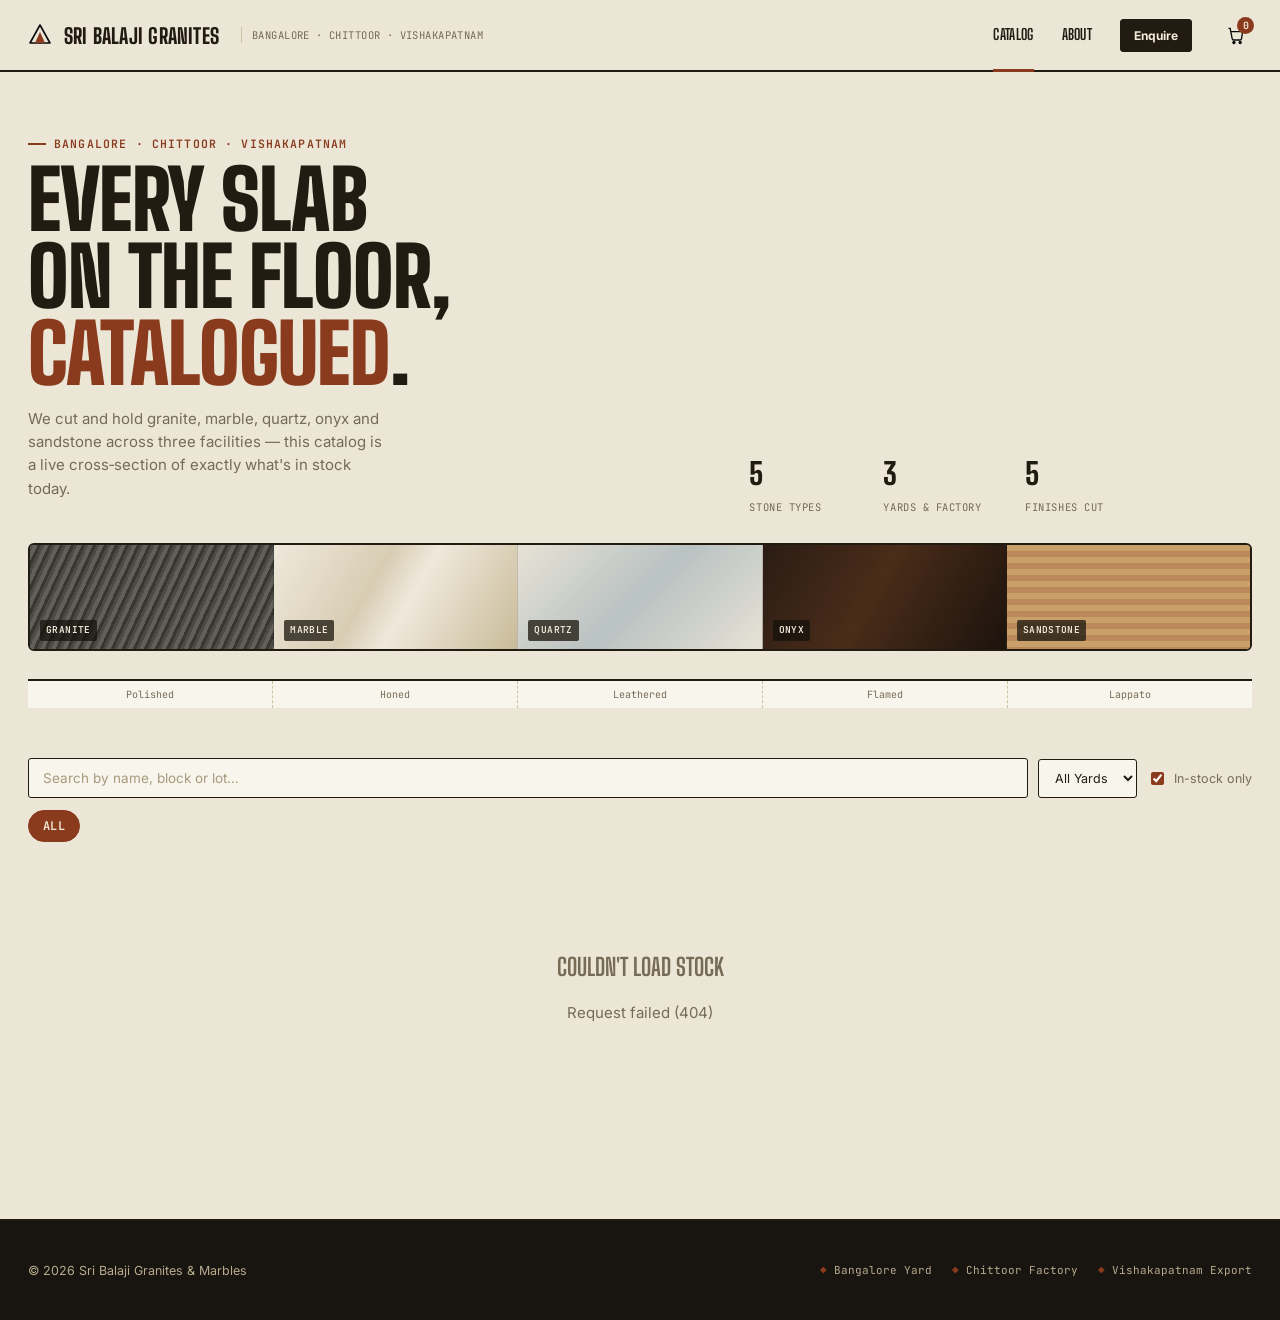
==== commit cb293dc5: "Add files via upload" ====
--- a/frontend/index.html
+++ b/frontend/index.html
@@ -21,6 +21,7 @@
   <nav class="main-nav">
     <a href="/" class="active">Catalog</a>
     <a href="/about.html">About</a>
+    <button class="btn btn-sm" id="enquireBtn" type="button" data-open-enquiry>Enquire</button>
     <button class="icon-btn" id="cartBtn" aria-label="Open enquiry cart">
       <svg viewBox="0 0 24 24" fill="none" stroke="#0a0a0a" stroke-width="1.6"><path d="M3 4h2l2.4 12.4A2 2 0 0 0 9.36 18h7.28a2 2 0 0 0 1.96-1.6L20 8H6"/><circle cx="9.5" cy="21" r="1.2" fill="#0a0a0a"/><circle cx="17" cy="21" r="1.2" fill="#0a0a0a"/></svg>
       <span class="cart-badge" id="cartBadge" hidden>0</span>
@@ -105,10 +106,21 @@
   </aside>
 </div>
 
+<!-- General enquiry (independent of the slab-based cart, still lands as a normal query) -->
+<div class="overlay" id="queryOverlay">
+  <div class="modal-wrap">
+    <button class="modal-close" id="closeQueryModal" aria-label="Close">
+      <svg viewBox="0 0 24 24" width="16" height="16" fill="none" stroke="#0a0a0a" stroke-width="1.8"><path d="M5 5l14 14M19 5L5 19"/></svg>
+    </button>
+    <div class="modal modal-solo" id="queryModalContent"></div>
+  </div>
+</div>
+
 <div class="toast" id="toast"></div>
 
 <script src="js/api.js"></script>
 <script src="js/calc.js"></script>
 <script src="js/catalog.js"></script>
+<script src="js/enquiry.js"></script>
 </body>
 </html>
--- a/frontend/css/style.css
+++ b/frontend/css/style.css
@@ -363,6 +363,8 @@
 }
 .overlay.open .modal { transform: translateY(0); }
 @media (min-width: 760px) { .modal { grid-template-columns: 1.1fr 1fr; } }
+@media (min-width: 760px) { .modal.modal-solo { grid-template-columns: 1fr; } }
+.modal.modal-solo { max-width: 520px; }
 .modal-close {
   position: absolute; top: 14px; right: 14px; z-index: 5;
   background: var(--paper); border: 1.5px solid var(--ink); width: 32px; height: 32px;
@@ -445,6 +447,14 @@
 }
 .field input:focus-visible, .field select:focus-visible, .field textarea:focus-visible { border-color: var(--rust); }
 .field textarea { resize: vertical; min-height: 70px; }
+.pw-field { position: relative; }
+.pw-field input { padding-right: 42px; }
+.pw-toggle {
+  position: absolute; top: 50%; right: 4px; transform: translateY(-50%);
+  background: none; border: none; padding: 7px; border-radius: var(--r-sm);
+  color: var(--ink-soft); display: flex; align-items: center; justify-content: center;
+}
+.pw-toggle:hover { color: var(--ink); background: var(--bg-deep); }
 .form-note { font-size: 11.5px; color: var(--ink-soft); margin-top: 12px; }
 .confirmation { text-align: center; padding: 40px 10px; }
 .confirmation .ok-mark { width: 46px; height: 46px; margin: 0 auto 14px; }
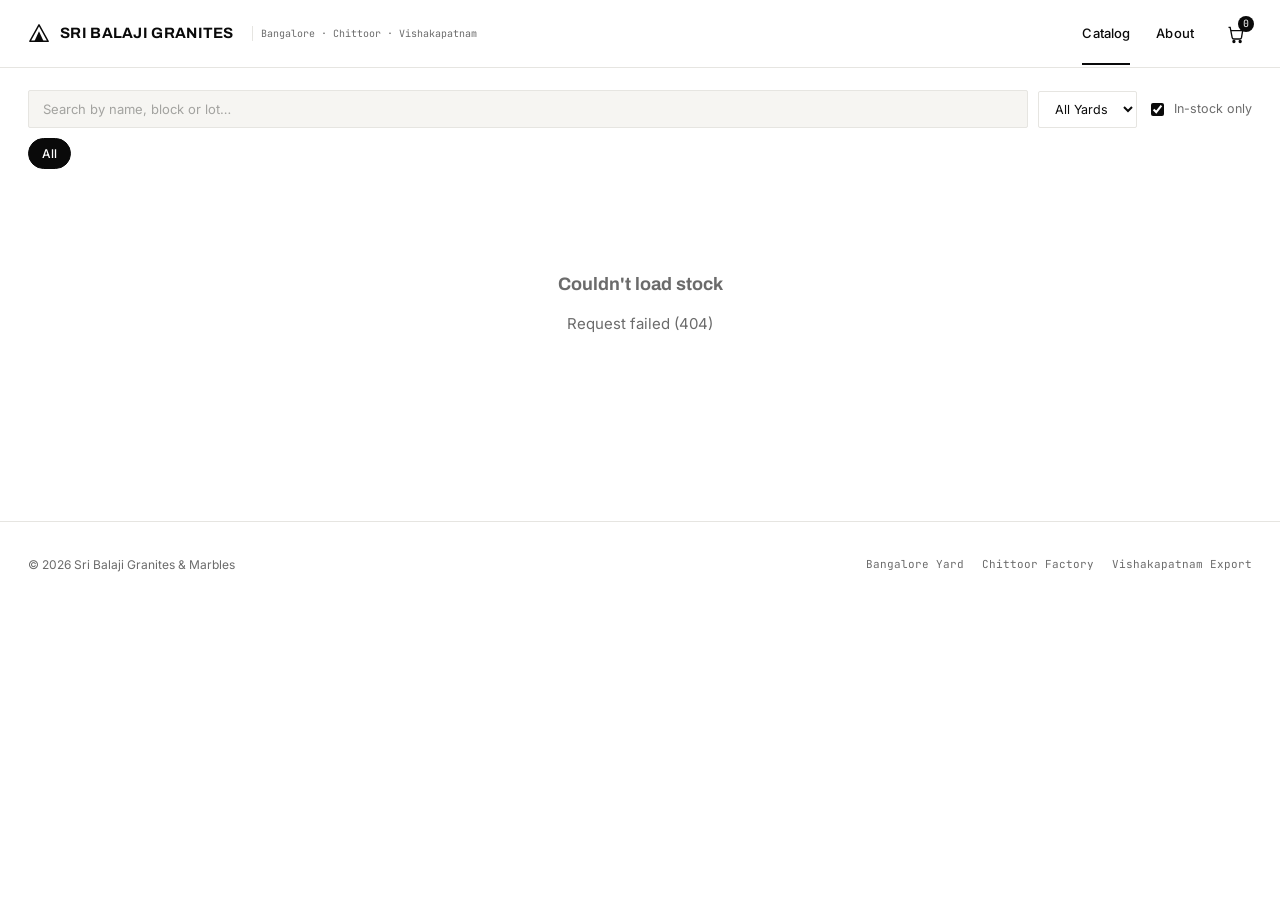
==== commit e2d5c839: "Add files via upload" ====
--- a/frontend/index.html
+++ b/frontend/index.html
@@ -21,7 +21,6 @@
   <nav class="main-nav">
     <a href="/" class="active">Catalog</a>
     <a href="/about.html">About</a>
-    <button class="btn btn-sm" id="enquireBtn" type="button" data-open-enquiry>Enquire</button>
     <button class="icon-btn" id="cartBtn" aria-label="Open enquiry cart">
       <svg viewBox="0 0 24 24" fill="none" stroke="#0a0a0a" stroke-width="1.6"><path d="M3 4h2l2.4 12.4A2 2 0 0 0 9.36 18h7.28a2 2 0 0 0 1.96-1.6L20 8H6"/><circle cx="9.5" cy="21" r="1.2" fill="#0a0a0a"/><circle cx="17" cy="21" r="1.2" fill="#0a0a0a"/></svg>
       <span class="cart-badge" id="cartBadge" hidden>0</span>
@@ -32,31 +31,6 @@
 <div class="ticker" id="ticker" hidden>
   <div class="ticker__track" id="tickerTrack"></div>
 </div>
-
-<section class="hero">
-  <div class="hero-head">
-    <div>
-      <span class="hero-eyebrow">Bangalore · Chittoor · Vishakapatnam</span>
-      <h1>Every slab<br>on the floor,<br><em>catalogued</em>.</h1>
-      <p class="hero-note">We cut and hold granite, marble, quartz, onyx and sandstone across three facilities — this catalog is a live cross‑section of exactly what's in stock today.</p>
-    </div>
-    <div class="hero-stats">
-      <div class="stat"><b>5</b><span>Stone types</span></div>
-      <div class="stat"><b>3</b><span>Yards &amp; factory</span></div>
-      <div class="stat"><b>5</b><span>Finishes cut</span></div>
-    </div>
-  </div>
-  <div class="core-strip" role="img" aria-label="Cross-section of stone categories in stock: granite, marble, quartz, onyx, sandstone">
-    <div class="core-band core-band--granite"><span>Granite</span></div>
-    <div class="core-band core-band--marble"><span>Marble</span></div>
-    <div class="core-band core-band--quartz"><span>Quartz</span></div>
-    <div class="core-band core-band--onyx"><span>Onyx</span></div>
-    <div class="core-band core-band--sandstone"><span>Sandstone</span></div>
-  </div>
-  <div class="core-ruler">
-    <div>Polished</div><div>Honed</div><div>Leathered</div><div>Flamed</div><div>Lappato</div>
-  </div>
-</section>
 
 <section class="filter-bar" aria-label="Filter stock">
   <input type="search" class="search-input" id="searchInput" placeholder="Search by name, block or lot…" />
@@ -106,21 +80,10 @@
   </aside>
 </div>
 
-<!-- General enquiry (independent of the slab-based cart, still lands as a normal query) -->
-<div class="overlay" id="queryOverlay">
-  <div class="modal-wrap">
-    <button class="modal-close" id="closeQueryModal" aria-label="Close">
-      <svg viewBox="0 0 24 24" width="16" height="16" fill="none" stroke="#0a0a0a" stroke-width="1.8"><path d="M5 5l14 14M19 5L5 19"/></svg>
-    </button>
-    <div class="modal modal-solo" id="queryModalContent"></div>
-  </div>
-</div>
-
 <div class="toast" id="toast"></div>
 
 <script src="js/api.js"></script>
 <script src="js/calc.js"></script>
 <script src="js/catalog.js"></script>
-<script src="js/enquiry.js"></script>
 </body>
 </html>
--- a/frontend/css/style.css
+++ b/frontend/css/style.css
@@ -1,51 +1,35 @@
 /* ==========================================================================
-   Sri Balaji Granites & Marbles — Design System v2
-   Direction: "the quarry ledger." A working stone-yard aesthetic built
-   around the core sample — the drilled cylinder that reveals a material's
-   strata at a glance. That idea (a cross-section that tells you everything
-   at once) runs through the hero strip, the specimen tags on every tile,
-   and the depth-marker rules used as section dividers. Limestone-gray
-   paper, brick-oxide ink for the one accent that matters, basalt for
-   structure. Condensed, engraved-signage display type; a quiet grotesk
-   for reading; mono for anything measured.
+   Sri Balaji Granites & Marbles — Design System
+   Direction: minimalist, image-led, black-on-white chrome. The interface
+   supplies no color of its own; the stone photography is the only color
+   on the page. Masonry grid, no captions, quiet UI, one signature
+   interaction: a quarry-tag stamp that appears on hover.
    ========================================================================== */
 
-@import url('https://fonts.googleapis.com/css2?family=Big+Shoulders+Display:wght@600;700;800;900&family=Inter:wght@400;500;600;700&family=JetBrains+Mono:wght@400;500;600&display=swap');
+@import url('https://fonts.googleapis.com/css2?family=Archivo:wght@500;600;700;800&family=Inter:wght@400;500;600&family=JetBrains+Mono:wght@400;500&display=swap');
 
 :root {
-  /* -- stone palette -- */
-  --bg:          #ECE6D6;   /* limestone paper */
-  --bg-deep:     #E1D9C4;   /* recessed panels */
-  --paper:       #F8F5EC;   /* tile / card ground */
-  --line:        #CFC3A6;   /* structural rule */
-  --line-soft:   #DCD2B8;
-
-  --dark:        #18140F;   /* basalt */
-  --dark-2:      #241E16;
-  --dark-line:   rgba(247,240,222,0.14);
-
-  --ink:         #211B12;
-  --ink-soft:    #756B57;
-  --ink-faint:   #A79A7D;
-  --on-dark:     #F3ECDA;
-  --on-dark-soft: #B7AB8E;
-
-  --rust:        #8A3A1D;   /* oxidised iron vein — primary accent */
-  --rust-deep:   #6B2C15;
-  --rust-tint:   #F1DCC9;
-  --moss:        #4E5A3C;   /* verdigris — secondary / status */
-  --ochre:       #93701F;   /* status: pending */
-  --slate:       #38566B;   /* status: contacted */
-  --plum:        #5B3C64;   /* status: quoted */
-  --danger:      #A5311B;
-
-  --font-display: 'Big Shoulders Display', 'Arial Narrow', sans-serif;
+  --bg: #ffffff;
+  --ink: #0a0a0a;
+  --ink-soft: #6b6b6b;
+  --ink-faint: #a3a3a0;
+  --line: #e6e5e1;
+  --surface: #f6f5f2;
+  --surface-hover: #efeee9;
+  --stamp-bg: #0a0a0a;
+  --stamp-ink: #ffffff;
+  --status-pending: #8a6d00;
+  --status-contacted: #1d5f8a;
+  --status-quoted: #6a3fa0;
+  --status-closed: #1e6b3a;
+  --danger: #b3261e;
+
+  --font-display: 'Archivo', sans-serif;
   --font-body: 'Inter', sans-serif;
   --font-mono: 'JetBrains Mono', monospace;
 
-  --r-sm: 3px;
-  --r-md: 6px;
-  --header-h: 72px;
+  --radius: 2px;
+  --header-h: 68px;
   --maxw: 1400px;
 }
 
@@ -57,19 +41,16 @@
   color: var(--ink);
   font-family: var(--font-body);
   font-size: 15px;
-  line-height: 1.55;
+  line-height: 1.5;
   -webkit-font-smoothing: antialiased;
 }
 img { display: block; max-width: 100%; }
 a { color: inherit; text-decoration: none; }
 button { font-family: inherit; cursor: pointer; }
 input, select, textarea { font-family: inherit; font-size: 14px; }
-:focus-visible { outline: 2px solid var(--rust); outline-offset: 2px; }
-@media (prefers-reduced-motion: reduce) {
-  *, *::before, *::after { animation-duration: 0.001ms !important; animation-iteration-count: 1 !important; transition-duration: 0.001ms !important; scroll-behavior: auto !important; }
-}
-
-.mono { font-family: var(--font-mono); letter-spacing: -0.01em; }
+:focus-visible { outline: 2px solid var(--ink); outline-offset: 2px; }
+
+.mono { font-family: var(--font-mono); letter-spacing: -0.02em; }
 .sr-only {
   position: absolute; width: 1px; height: 1px; padding: 0; margin: -1px;
   overflow: hidden; clip: rect(0,0,0,0); white-space: nowrap; border: 0;
@@ -81,47 +62,40 @@
   height: var(--header-h);
   display: flex; align-items: center;
   padding: 0 28px;
-  background: rgba(236,230,214,0.9);
-  backdrop-filter: blur(8px);
-  border-bottom: 2px solid var(--ink);
-}
-.brand { display: flex; align-items: center; gap: 12px; margin-right: auto; }
-.brand svg { width: 24px; height: 24px; flex-shrink: 0; }
-.brand svg path[fill] { fill: var(--rust); }
+  background: rgba(255,255,255,0.92);
+  backdrop-filter: blur(6px);
+  border-bottom: 1px solid var(--line);
+}
+.brand { display: flex; align-items: center; gap: 10px; margin-right: auto; }
+.brand svg { width: 22px; height: 22px; flex-shrink: 0; }
 .brand-word {
   font-family: var(--font-display);
-  font-weight: 800;
-  font-size: 21px;
-  letter-spacing: 0.01em;
+  font-weight: 700;
+  font-size: 15px;
+  letter-spacing: 0.02em;
   text-transform: uppercase;
-  line-height: 1;
 }
 .brand-sub {
   display: none;
   font-family: var(--font-mono);
-  font-size: 10.5px;
+  font-size: 10px;
   color: var(--ink-soft);
-  margin-left: 10px;
-  padding-left: 10px;
+  margin-left: 8px;
+  padding-left: 8px;
   border-left: 1px solid var(--line);
-  text-transform: uppercase;
-  letter-spacing: 0.04em;
 }
 @media (min-width: 720px) { .brand-sub { display: inline; } }
 
-.main-nav { display: flex; align-items: center; }
-.main-nav > * + * { margin-left: 28px; }
+.main-nav { display: flex; align-items: center; gap: 26px; }
 .main-nav a, .main-nav button.navlink {
   background: none; border: none; padding: 0;
-  font-family: var(--font-display);
-  font-size: 15px; font-weight: 700; color: var(--ink);
-  letter-spacing: 0.02em; text-transform: uppercase;
+  font-size: 13px; font-weight: 500; color: var(--ink);
+  letter-spacing: 0.01em;
   position: relative;
 }
 .main-nav a::after, .main-nav button.navlink::after {
-  content: ''; position: absolute; left: 0; right: 0; bottom: -25px;
-  height: 3px; background: var(--rust); transform: scaleX(0);
-  transform-origin: left;
+  content: ''; position: absolute; left: 0; right: 0; bottom: -22px;
+  height: 2px; background: var(--ink); transform: scaleX(0);
   transition: transform .18s ease;
 }
 .main-nav a:hover::after, .main-nav button.navlink:hover::after,
@@ -130,154 +104,69 @@
 .icon-btn {
   position: relative; background: none; border: none; padding: 6px;
   display: inline-flex; align-items: center; justify-content: center;
-  border-radius: var(--r-sm);
-}
-.icon-btn:hover { background: var(--bg-deep); }
+}
 .icon-btn svg { width: 20px; height: 20px; }
 .cart-badge {
   position: absolute; top: -2px; right: -2px;
-  background: var(--rust); color: var(--on-dark);
-  font-family: var(--font-mono); font-size: 10px; font-weight: 600;
-  width: 17px; height: 17px; border-radius: 50%;
+  background: var(--ink); color: #fff;
+  font-family: var(--font-mono); font-size: 10px;
+  width: 16px; height: 16px; border-radius: 50%;
   display: flex; align-items: center; justify-content: center;
 }
 
 /* ------------------------------------------------------------- ticker */
 .ticker {
-  background: var(--dark); color: var(--on-dark);
+  background: var(--ink); color: #fff;
   overflow: hidden; white-space: nowrap;
   font-family: var(--font-mono); font-size: 12px;
-  border-bottom: 1px solid var(--dark-line);
 }
 .ticker__track {
-  display: inline-block; padding: 8px 0;
+  display: inline-block; padding: 7px 0;
   animation: ticker 28s linear infinite;
 }
 .ticker__track span { padding: 0 36px; }
-.ticker__track span::before { content: '◆'; color: var(--rust); margin-right: 10px; font-size: 9px; vertical-align: middle; }
 @keyframes ticker { from { transform: translateX(0); } to { transform: translateX(-50%); } }
-
-/* ------------------------------------------------------------------ hero */
-.hero {
-  max-width: var(--maxw); margin: 0 auto;
-  padding: 56px 28px 20px;
-  display: grid; gap: 28px;
-}
-.hero-head {
-  display: grid; gap: 18px;
-  grid-template-columns: 1fr;
-}
-@media (min-width: 900px) { .hero-head { grid-template-columns: 1.4fr 1fr; align-items: end; } }
-.hero-eyebrow {
-  display: inline-flex; align-items: center; gap: 8px;
-  font-family: var(--font-mono); font-size: 11.5px; text-transform: uppercase;
-  letter-spacing: 0.1em; color: var(--rust); font-weight: 600;
-}
-.hero-eyebrow::before { content: ''; width: 18px; height: 2px; background: var(--rust); display: inline-block; }
-.hero h1 {
-  font-family: var(--font-display); font-weight: 900;
-  font-size: clamp(40px, 6.4vw, 84px);
-  line-height: 0.94; letter-spacing: -0.01em;
-  text-transform: uppercase; margin: 8px 0 0;
-}
-.hero h1 em { font-style: normal; color: var(--rust); }
-.hero-note { color: var(--ink-soft); font-size: 15px; max-width: 40ch; }
-.hero-stats { display: flex; gap: 22px; flex-wrap: wrap; }
-.hero-stats .stat { min-width: 90px; margin-right: 22px; }
-.hero-stats .stat:last-child { margin-right: 0; }
-.hero-stats .stat b {
-  display: block; font-family: var(--font-display); font-size: 30px;
-  font-weight: 800; color: var(--ink);
-}
-.hero-stats .stat span {
-  display: block; font-family: var(--font-mono); font-size: 10.5px;
-  color: var(--ink-soft); text-transform: uppercase; letter-spacing: 0.05em; margin-top: 2px;
-}
-
-/* -- core sample strip: the signature element -----------------------------
-   A drilled cross-section reading left→right like a geological core log:
-   each band is a material this yard actually stocks, with a depth ruler
-   beneath it. It's a literal cross-section of what's on the floor. */
-.core-strip {
-  position: relative;
-  border: 2px solid var(--ink);
-  border-radius: var(--r-md);
-  overflow: hidden;
-  display: flex;
-  height: 108px;
-}
-.core-band {
-  position: relative;
-  flex: 1 1 0;
-  border-right: 1px solid rgba(0,0,0,0.18);
-  display: flex; align-items: flex-end;
-  padding: 8px 10px;
-}
-.core-band:last-child { border-right: none; }
-.core-band span {
-  font-family: var(--font-mono); font-size: 9.5px; font-weight: 600;
-  text-transform: uppercase; letter-spacing: 0.04em;
-  background: rgba(20,17,12,0.72); color: var(--on-dark);
-  padding: 3px 6px; border-radius: 2px;
-}
-.core-band--granite { background: repeating-linear-gradient(115deg,#4b4a46 0 3px,#615f59 3px 7px,#38372f 7px 10px); }
-.core-band--marble  { background: linear-gradient(120deg,#efe9dc 0%,#d8cdb4 40%,#efe9dc 55%,#c9bb99 100%); }
-.core-band--marble span { background: rgba(33,27,18,0.78); }
-.core-band--quartz  { background: linear-gradient(135deg,#e7e2d6 0%,#b9c2c2 50%,#e7e2d6 100%); }
-.core-band--quartz span { background: rgba(33,27,18,0.78); }
-.core-band--onyx    { background: linear-gradient(120deg,#2a1c14 0%,#4a2c19 45%,#1c130d 100%); }
-.core-band--sandstone { background: repeating-linear-gradient(180deg,#c9a06a 0 6px,#b9895a 6px 12px); }
-.core-ruler {
-  display: flex; border-top: 2px solid var(--ink); background: var(--paper);
-}
-.core-ruler div {
-  flex: 1 1 0; text-align: center; padding: 6px 4px;
-  font-family: var(--font-mono); font-size: 10px; color: var(--ink-soft);
-  border-right: 1px dashed var(--line);
-}
-.core-ruler div:last-child { border-right: none; }
+@media (prefers-reduced-motion: reduce) { .ticker__track { animation: none; } }
 
 /* --------------------------------------------------------- filter bar */
 .filter-bar {
   max-width: var(--maxw); margin: 0 auto;
-  padding: 30px 28px 12px;
+  padding: 22px 28px 10px;
   display: flex; flex-wrap: wrap; gap: 10px; align-items: center;
 }
 .search-input {
   flex: 1 1 220px; min-width: 180px;
-  border: 1.5px solid var(--ink); background: var(--paper);
-  padding: 11px 14px; font-size: 13.5px; color: var(--ink);
-  border-radius: var(--r-sm);
+  border: 1px solid var(--line); background: var(--surface);
+  padding: 10px 14px; font-size: 13px; color: var(--ink);
+  border-radius: var(--radius);
 }
 .search-input::placeholder { color: var(--ink-faint); }
-.search-input:focus-visible { border-color: var(--rust); }
 .chip-row { display: flex; flex-wrap: wrap; gap: 8px; }
 .chip {
-  border: 1.5px solid var(--ink); background: var(--paper);
-  padding: 7px 14px; font-size: 12px; font-weight: 600;
-  font-family: var(--font-mono); text-transform: uppercase; letter-spacing: 0.03em;
-  border-radius: 999px; color: var(--ink);
+  border: 1px solid var(--line); background: #fff;
+  padding: 7px 13px; font-size: 12px; font-weight: 500;
+  border-radius: 999px; color: var(--ink-soft);
   transition: all .15s ease;
 }
-.chip:hover { background: var(--bg-deep); }
-.chip.active { background: var(--rust); color: var(--on-dark); border-color: var(--rust); }
+.chip:hover { border-color: var(--ink); color: var(--ink); }
+.chip.active { background: var(--ink); color: #fff; border-color: var(--ink); }
 .select-field {
-  border: 1.5px solid var(--ink); background: var(--paper);
-  padding: 10px 12px; font-size: 12.5px; border-radius: var(--r-sm);
+  border: 1px solid var(--line); background: #fff;
+  padding: 9px 12px; font-size: 12.5px; border-radius: var(--radius);
   color: var(--ink);
 }
 .toggle-field {
   display: flex; align-items: center; gap: 7px;
   font-size: 12.5px; color: var(--ink-soft); user-select: none;
 }
-.toggle-field input { accent-color: var(--rust); }
+.toggle-field input { accent-color: var(--ink); }
 
 /* -------------------------------------------------------- masonry grid */
 .masonry {
   max-width: var(--maxw); margin: 0 auto;
-  padding: 10px 24px 90px;
+  padding: 6px 24px 80px;
   column-count: 1;
-  column-gap: 6px;
+  column-gap: 4px;
 }
 @media (min-width: 620px)  { .masonry { column-count: 2; } }
 @media (min-width: 980px)  { .masonry { column-count: 3; } }
@@ -285,12 +174,10 @@
 
 .tile {
   break-inside: avoid;
-  margin-bottom: 6px;
+  margin-bottom: 4px;
   position: relative;
   overflow: hidden;
-  background: var(--paper);
-  border: 1px solid var(--line);
-  border-radius: var(--r-md);
+  background: var(--surface);
   cursor: pointer;
 }
 .tile img {
@@ -301,7 +188,7 @@
 .tile.is-sold img { filter: grayscale(1) brightness(0.75); }
 
 .tile-stamp {
-  position: absolute; left: 9px; bottom: 9px; right: 9px;
+  position: absolute; left: 10px; bottom: 10px; right: 10px;
   display: flex; justify-content: space-between; align-items: flex-end;
   gap: 8px;
   opacity: 0; transform: translateY(6px);
@@ -310,73 +197,66 @@
 }
 .tile:hover .tile-stamp { opacity: 1; transform: translateY(0); }
 .tile-stamp__tag {
-  background: var(--dark); color: var(--on-dark);
+  background: var(--stamp-bg); color: var(--stamp-ink);
   font-family: var(--font-mono); font-size: 11px;
-  padding: 7px 10px; line-height: 1.3;
-  max-width: 72%; border-radius: var(--r-sm);
-  border-left: 3px solid var(--rust);
-}
-.tile-stamp__tag b { display: block; font-size: 11.5px; font-weight: 600; font-family: var(--font-body); }
+  padding: 6px 9px; line-height: 1.3;
+  max-width: 72%;
+}
+.tile-stamp__tag b { display: block; font-size: 11.5px; font-weight: 500; }
 .tile-stamp__rate {
-  background: var(--rust); color: var(--on-dark);
-  font-family: var(--font-mono); font-size: 11px; font-weight: 600;
-  padding: 7px 10px; border-radius: var(--r-sm);
+  background: #fff; color: var(--ink);
+  font-family: var(--font-mono); font-size: 11px; font-weight: 500;
+  padding: 6px 9px;
 }
 .tile-sold-flag {
-  position: absolute; top: 9px; left: 9px;
-  background: var(--dark); color: var(--on-dark);
+  position: absolute; top: 10px; left: 10px;
+  background: #fff; color: var(--ink);
   font-family: var(--font-mono); font-size: 10px;
   letter-spacing: 0.06em; text-transform: uppercase;
-  padding: 4px 9px; border-radius: var(--r-sm);
+  padding: 4px 8px;
 }
 .tile-empty-state {
   column-span: all;
   text-align: center; padding: 90px 20px; color: var(--ink-soft);
 }
-.tile-empty-state h3 { font-family: var(--font-display); font-size: 24px; text-transform: uppercase; margin: 0 0 6px; }
+.tile-empty-state h3 { font-family: var(--font-display); font-size: 18px; margin: 0 0 6px; }
 
 /* -------------------------------------------------------------- footer */
 .site-footer {
-  background: var(--dark); color: var(--on-dark-soft);
-  border-top: 2px solid var(--ink);
-  padding: 40px 28px;
-  display: flex; flex-wrap: wrap; gap: 14px 24px;
+  border-top: 1px solid var(--line);
+  padding: 34px 28px;
+  display: flex; flex-wrap: wrap; gap: 10px 24px;
   justify-content: space-between; align-items: center;
-  font-size: 12.5px;
-}
-.site-footer .locations { display: flex; gap: 20px; flex-wrap: wrap; font-family: var(--font-mono); font-size: 11px; }
-.site-footer .locations span::before { content: '◆ '; color: var(--rust); }
+  font-size: 12px; color: var(--ink-soft);
+}
+.site-footer .locations { display: flex; gap: 18px; flex-wrap: wrap; font-family: var(--font-mono); font-size: 11px; }
 
 /* ---------------------------------------------------------------- modal */
 .overlay {
-  position: fixed; inset: 0; background: rgba(24,20,15,0.6);
+  position: fixed; inset: 0; background: rgba(10,10,10,0.5);
   z-index: 100; display: flex; align-items: flex-start; justify-content: center;
   padding: 32px 16px; overflow-y: auto;
   opacity: 0; pointer-events: none; transition: opacity .18s ease;
 }
 .overlay.open { opacity: 1; pointer-events: auto; }
 .modal {
-  background: var(--paper); max-width: 920px; width: 100%;
+  background: #fff; max-width: 920px; width: 100%;
   margin: auto; display: grid; grid-template-columns: 1fr;
-  border-radius: var(--r-md); overflow: hidden;
   transform: translateY(10px); transition: transform .2s ease;
 }
 .overlay.open .modal { transform: translateY(0); }
 @media (min-width: 760px) { .modal { grid-template-columns: 1.1fr 1fr; } }
-@media (min-width: 760px) { .modal.modal-solo { grid-template-columns: 1fr; } }
-.modal.modal-solo { max-width: 520px; }
 .modal-close {
   position: absolute; top: 14px; right: 14px; z-index: 5;
-  background: var(--paper); border: 1.5px solid var(--ink); width: 32px; height: 32px;
-  border-radius: var(--r-sm);
+  background: #fff; border: 1px solid var(--line); width: 32px; height: 32px;
   display: flex; align-items: center; justify-content: center;
 }
 .modal-wrap { position: relative; }
-.modal-media { background: var(--bg-deep); }
+.modal-media { background: var(--surface); }
 .modal-media img { width: 100%; height: 100%; object-fit: cover; max-height: 560px; }
 .modal-body { padding: 30px 28px; overflow-y: auto; }
-.modal-eyebrow { font-family: var(--font-mono); font-size: 11px; color: var(--rust); text-transform: uppercase; letter-spacing: 0.07em; font-weight: 600; }
-.modal-title { font-family: var(--font-display); font-size: 30px; font-weight: 800; text-transform: uppercase; margin: 6px 0 4px; line-height: 1; }
+.modal-eyebrow { font-family: var(--font-mono); font-size: 11px; color: var(--ink-soft); text-transform: uppercase; letter-spacing: 0.06em; }
+.modal-title { font-family: var(--font-display); font-size: 24px; font-weight: 700; margin: 6px 0 4px; }
 .modal-godown { font-size: 13px; color: var(--ink-soft); margin-bottom: 18px; }
 .spec-grid {
   display: grid; grid-template-columns: 1fr 1fr; gap: 12px 20px;
@@ -386,55 +266,52 @@
 .spec-item .label { font-size: 11px; color: var(--ink-soft); text-transform: uppercase; letter-spacing: 0.04em; }
 .spec-item .value { font-family: var(--font-mono); font-size: 14px; margin-top: 2px; }
 .rate-unit-table { width: 100%; border-collapse: collapse; margin-bottom: 20px; font-size: 13px; }
-.rate-unit-table td { padding: 7px 0; border-bottom: 1px dashed var(--line); }
+.rate-unit-table td { padding: 6px 0; border-bottom: 1px dashed var(--line); }
 .rate-unit-table td:last-child { text-align: right; font-family: var(--font-mono); }
-.total-value { font-family: var(--font-display); font-size: 30px; font-weight: 800; margin-bottom: 20px; color: var(--rust); }
+.total-value { font-family: var(--font-display); font-size: 22px; font-weight: 700; margin-bottom: 20px; }
 .total-value span { font-size: 12px; font-weight: 500; color: var(--ink-soft); display: block; font-family: var(--font-body); }
 .modal-actions { display: flex; gap: 10px; flex-wrap: wrap; }
 
 /* --------------------------------------------------------------- buttons */
 .btn {
   display: inline-flex; align-items: center; justify-content: center; gap: 8px;
-  padding: 12px 20px; font-size: 13px; font-weight: 700;
-  font-family: var(--font-body);
-  border: 1.5px solid var(--ink); border-radius: var(--r-sm);
-  background: var(--ink); color: var(--on-dark); transition: opacity .15s ease, transform .1s ease;
-}
-.btn:hover { opacity: 0.86; }
-.btn:active { transform: translateY(1px); }
-.btn-outline { background: var(--paper); color: var(--ink); }
+  padding: 12px 20px; font-size: 13px; font-weight: 600;
+  border: 1px solid var(--ink); border-radius: var(--radius);
+  background: var(--ink); color: #fff; transition: opacity .15s ease;
+}
+.btn:hover { opacity: 0.82; }
+.btn-outline { background: #fff; color: var(--ink); }
 .btn-ghost { background: transparent; color: var(--ink); border-color: var(--line); }
-.btn-danger { background: var(--paper); color: var(--danger); border-color: var(--danger); }
+.btn-danger { background: #fff; color: var(--danger); border-color: var(--danger); }
 .btn-sm { padding: 8px 13px; font-size: 12px; }
 .btn-block { width: 100%; }
 .btn:disabled { opacity: 0.4; cursor: not-allowed; }
-.btn-whatsapp { background: var(--moss); border-color: var(--moss); }
+.btn-whatsapp { background: #1a1a1a; }
 .btn-whatsapp svg { width: 16px; height: 16px; }
 
 /* ---------------------------------------------------------------- drawer */
 .drawer-overlay {
-  position: fixed; inset: 0; background: rgba(24,20,15,0.5);
+  position: fixed; inset: 0; background: rgba(10,10,10,0.4);
   z-index: 110; opacity: 0; pointer-events: none; transition: opacity .2s ease;
 }
 .drawer-overlay.open { opacity: 1; pointer-events: auto; }
 .drawer {
   position: fixed; top: 0; right: 0; bottom: 0; width: 100%; max-width: 420px;
-  background: var(--paper); z-index: 111; box-shadow: -12px 0 40px rgba(0,0,0,0.18);
-  border-left: 2px solid var(--ink);
+  background: #fff; z-index: 111; box-shadow: -12px 0 40px rgba(0,0,0,0.08);
   transform: translateX(100%); transition: transform .25s ease;
   display: flex; flex-direction: column;
 }
 .drawer-overlay.open .drawer { transform: translateX(0); }
 .drawer-head { padding: 20px 22px; border-bottom: 1px solid var(--line); display: flex; justify-content: space-between; align-items: center; }
-.drawer-head h2 { font-family: var(--font-display); font-size: 20px; text-transform: uppercase; margin: 0; }
+.drawer-head h2 { font-family: var(--font-display); font-size: 16px; margin: 0; }
 .drawer-body { flex: 1; overflow-y: auto; padding: 18px 22px; }
 .drawer-foot { padding: 18px 22px; border-top: 1px solid var(--line); }
 .cart-line { display: flex; gap: 12px; padding: 12px 0; border-bottom: 1px solid var(--line); }
-.cart-line img { width: 56px; height: 56px; object-fit: cover; border-radius: var(--r-sm); }
+.cart-line img { width: 56px; height: 56px; object-fit: cover; }
 .cart-line .meta { flex: 1; }
 .cart-line .meta .t { font-size: 13px; font-weight: 600; }
 .cart-line .meta .s { font-size: 11.5px; color: var(--ink-soft); font-family: var(--font-mono); }
-.cart-line button { background: none; border: none; color: var(--rust); font-size: 11px; text-decoration: underline; padding: 0; }
+.cart-line button { background: none; border: none; color: var(--ink-soft); font-size: 11px; text-decoration: underline; padding: 0; }
 .cart-empty { text-align: center; padding: 60px 10px; color: var(--ink-soft); font-size: 13px; }
 
 /* ------------------------------------------------------------------ form */
@@ -442,70 +319,58 @@
 .form-grid .full { grid-column: 1 / -1; }
 .field label { display: block; font-size: 11.5px; color: var(--ink-soft); margin-bottom: 5px; text-transform: uppercase; letter-spacing: 0.03em; }
 .field input, .field select, .field textarea {
-  width: 100%; border: 1.5px solid var(--line); padding: 10px 12px;
-  border-radius: var(--r-sm); background: var(--paper); color: var(--ink);
-}
-.field input:focus-visible, .field select:focus-visible, .field textarea:focus-visible { border-color: var(--rust); }
+  width: 100%; border: 1px solid var(--line); padding: 10px 12px;
+  border-radius: var(--radius); background: #fff; color: var(--ink);
+}
 .field textarea { resize: vertical; min-height: 70px; }
-.pw-field { position: relative; }
-.pw-field input { padding-right: 42px; }
-.pw-toggle {
-  position: absolute; top: 50%; right: 4px; transform: translateY(-50%);
-  background: none; border: none; padding: 7px; border-radius: var(--r-sm);
-  color: var(--ink-soft); display: flex; align-items: center; justify-content: center;
-}
-.pw-toggle:hover { color: var(--ink); background: var(--bg-deep); }
 .form-note { font-size: 11.5px; color: var(--ink-soft); margin-top: 12px; }
 .confirmation { text-align: center; padding: 40px 10px; }
 .confirmation .ok-mark { width: 46px; height: 46px; margin: 0 auto 14px; }
-.confirmation h3 { font-family: var(--font-display); font-size: 24px; text-transform: uppercase; margin-bottom: 6px; }
+.confirmation h3 { font-family: var(--font-display); font-size: 18px; margin-bottom: 6px; }
 .confirmation .order-no { font-family: var(--font-mono); font-size: 13px; color: var(--ink-soft); }
 
 /* ------------------------------------------------------------- staff: login */
-.staff-shell { min-height: 100vh; display: grid; grid-template-columns: 1fr; background: var(--bg); }
+.staff-shell { min-height: 100vh; display: grid; grid-template-columns: 1fr; }
 @media (min-width: 860px) { .staff-shell { grid-template-columns: 1fr 1fr; } }
 .staff-side {
-  background: var(--dark); color: var(--on-dark);
+  background: var(--ink); color: #fff;
   display: flex; flex-direction: column; justify-content: space-between;
-  padding: 44px; min-height: 260px;
-}
-.staff-side .brand-word { color: var(--on-dark); }
-.staff-side .brand svg path[fill] { fill: var(--rust); }
+  padding: 40px; min-height: 260px;
+}
+.staff-side .brand-word { color: #fff; }
 .staff-side .yard-status { display: flex; flex-direction: column; gap: 10px; font-family: var(--font-mono); font-size: 12px; }
-.yard-status .row { display: flex; justify-content: space-between; border-bottom: 1px solid var(--dark-line); padding-bottom: 8px; }
-.dot { width: 7px; height: 7px; border-radius: 50%; background: var(--moss); display: inline-block; margin-right: 6px; box-shadow: 0 0 0 3px rgba(78,90,60,0.25); }
+.yard-status .row { display: flex; justify-content: space-between; border-bottom: 1px solid rgba(255,255,255,0.15); padding-bottom: 8px; }
+.dot { width: 6px; height: 6px; border-radius: 50%; background: #7be08a; display: inline-block; margin-right: 6px; }
 .staff-form-side { display: flex; align-items: center; justify-content: center; padding: 40px 28px; }
 .staff-form { width: 100%; max-width: 340px; }
-.staff-form h1 { font-family: var(--font-display); font-size: 32px; text-transform: uppercase; margin-bottom: 6px; }
+.staff-form h1 { font-family: var(--font-display); font-size: 22px; margin-bottom: 6px; }
 .staff-form p.lede { color: var(--ink-soft); font-size: 13px; margin-bottom: 26px; }
 .staff-form .field { margin-bottom: 14px; }
-.staff-error { background: var(--rust-tint); color: var(--danger); font-size: 12.5px; padding: 10px 12px; margin-bottom: 14px; border-radius: var(--r-sm); display: none; }
+.staff-error { background: #fdeceb; color: var(--danger); font-size: 12.5px; padding: 10px 12px; margin-bottom: 14px; border-radius: var(--radius); display: none; }
 .staff-error.show { display: block; }
 .back-link { display: inline-block; margin-top: 20px; font-size: 12.5px; color: var(--ink-soft); text-decoration: underline; }
 
 /* ------------------------------------------------------------- staff: app */
-.staff-app { display: none; min-height: 100vh; grid-template-rows: auto auto 1fr; background: var(--bg); }
+.staff-app { display: none; min-height: 100vh; grid-template-rows: auto auto 1fr; }
 .staff-app.active { display: grid; }
 .staff-topbar {
-  display: flex; align-items: center; padding: 0 24px; height: 64px;
-  border-bottom: 2px solid var(--ink); gap: 20px; background: var(--paper);
+  display: flex; align-items: center; padding: 0 24px; height: 60px;
+  border-bottom: 1px solid var(--line); gap: 20px;
 }
 .staff-topbar .who { margin-left: auto; font-size: 12.5px; color: var(--ink-soft); display: flex; align-items: center; gap: 12px; }
-.role-pill { background: var(--bg-deep); font-family: var(--font-mono); font-size: 11px; padding: 4px 9px; border-radius: var(--r-sm); }
-.tabs { display: flex; gap: 4px; padding: 10px 20px; overflow-x: auto; border-bottom: 1px solid var(--line); background: var(--paper); }
+.role-pill { background: var(--surface); font-family: var(--font-mono); font-size: 11px; padding: 4px 9px; }
+.tabs { display: flex; gap: 4px; padding: 10px 20px; overflow-x: auto; border-bottom: 1px solid var(--line); }
 .tab-btn {
-  background: none; border: none; padding: 9px 14px; font-size: 12.5px; font-weight: 700;
-  font-family: var(--font-mono); text-transform: uppercase; letter-spacing: 0.02em;
-  color: var(--ink-soft); white-space: nowrap; border-radius: var(--r-sm);
-}
-.tab-btn:hover { background: var(--bg-deep); }
-.tab-btn.active { background: var(--rust); color: var(--on-dark); }
+  background: none; border: none; padding: 9px 14px; font-size: 12.5px; font-weight: 600;
+  color: var(--ink-soft); white-space: nowrap; border-radius: var(--radius);
+}
+.tab-btn.active { background: var(--ink); color: #fff; }
 .tab-panel { display: none; padding: 22px 24px 60px; max-width: 1300px; margin: 0 auto; width: 100%; }
 .tab-panel.active { display: block; }
 
 .kpi-row { display: grid; grid-template-columns: repeat(auto-fit,minmax(150px,1fr)); gap: 10px; margin-bottom: 22px; }
-.kpi-card { border: 1.5px solid var(--ink); border-radius: var(--r-md); padding: 16px; background: var(--paper); border-left: 4px solid var(--rust); }
-.kpi-card .n { font-family: var(--font-display); font-size: 30px; font-weight: 800; }
+.kpi-card { border: 1px solid var(--line); padding: 16px; }
+.kpi-card .n { font-family: var(--font-display); font-size: 24px; font-weight: 700; }
 .kpi-card .l { font-size: 11px; color: var(--ink-soft); text-transform: uppercase; letter-spacing: 0.03em; margin-top: 4px; }
 
 .toolbar { display: flex; flex-wrap: wrap; gap: 10px; margin-bottom: 16px; align-items: center; }
@@ -514,57 +379,52 @@
 table.data-table { width: 100%; border-collapse: collapse; font-size: 12.5px; }
 .data-table th {
   text-align: left; font-size: 10.5px; text-transform: uppercase; letter-spacing: 0.04em;
-  font-family: var(--font-mono);
-  color: var(--ink-soft); border-bottom: 2px solid var(--ink); padding: 9px 10px;
+  color: var(--ink-soft); border-bottom: 1px solid var(--ink); padding: 8px 10px;
 }
 .data-table td { padding: 10px; border-bottom: 1px solid var(--line); vertical-align: middle; }
-.data-table tr:hover td { background: var(--bg-deep); }
-.table-wrap { overflow-x: auto; border: 1.5px solid var(--ink); border-radius: var(--r-md); background: var(--paper); }
-.row-thumb { width: 40px; height: 40px; object-fit: cover; border-radius: var(--r-sm); }
-.status-pill { font-family: var(--font-mono); font-size: 10.5px; padding: 4px 9px; border-radius: 999px; border: 1.5px solid var(--line); }
-.status-pill[data-status="Pending"] { color: var(--ochre); border-color: var(--ochre); }
-.status-pill[data-status="Contacted"] { color: var(--slate); border-color: var(--slate); }
-.status-pill[data-status="Quoted"] { color: var(--plum); border-color: var(--plum); }
-.status-pill[data-status="Closed"] { color: var(--moss); border-color: var(--moss); }
+.data-table tr:hover td { background: var(--surface); }
+.table-wrap { overflow-x: auto; border: 1px solid var(--line); }
+.row-thumb { width: 40px; height: 40px; object-fit: cover; }
+.status-pill { font-family: var(--font-mono); font-size: 10.5px; padding: 4px 8px; border: 1px solid var(--line); }
+.status-pill[data-status="Pending"] { color: var(--status-pending); border-color: var(--status-pending); }
+.status-pill[data-status="Contacted"] { color: var(--status-contacted); border-color: var(--status-contacted); }
+.status-pill[data-status="Quoted"] { color: var(--status-quoted); border-color: var(--status-quoted); }
+.status-pill[data-status="Closed"] { color: var(--status-closed); border-color: var(--status-closed); }
 .row-actions { display: flex; gap: 6px; }
-.row-actions button { background: var(--paper); border: 1.5px solid var(--line); border-radius: var(--r-sm); font-size: 11px; padding: 5px 9px; }
+.row-actions button { background: none; border: 1px solid var(--line); font-size: 11px; padding: 5px 9px; }
 .row-actions button:hover { border-color: var(--ink); }
 
 .calc-panel { display: grid; grid-template-columns: 1fr; gap: 24px; max-width: 760px; }
 @media (min-width: 700px) { .calc-panel { grid-template-columns: 1fr 1fr; } }
-.calc-result { background: var(--bg-deep); border-radius: var(--r-md); padding: 20px; border-left: 4px solid var(--rust); }
+.calc-result { background: var(--surface); padding: 20px; }
 .calc-result dl { display: grid; grid-template-columns: 1fr auto; gap: 8px 12px; font-size: 13px; margin: 0; }
 .calc-result dt { color: var(--ink-soft); }
 .calc-result dd { margin: 0; font-family: var(--font-mono); text-align: right; }
 
 .modal-form-overlay {
-  position: fixed; inset: 0; background: rgba(24,20,15,0.6); z-index: 200;
+  position: fixed; inset: 0; background: rgba(10,10,10,0.5); z-index: 200;
   display: none; align-items: flex-start; justify-content: center; padding: 40px 16px; overflow-y: auto;
 }
 .modal-form-overlay.open { display: flex; }
 .modal-form {
-  background: var(--paper); max-width: 560px; width: 100%; padding: 28px;
-  border-radius: var(--r-md); border: 1.5px solid var(--ink);
-}
-.modal-form h3 { font-family: var(--font-display); font-size: 24px; text-transform: uppercase; margin: 0 0 18px; }
+  background: #fff; max-width: 560px; width: 100%; padding: 28px;
+}
+.modal-form h3 { font-family: var(--font-display); font-size: 18px; margin: 0 0 18px; }
 .modal-form-actions { display: flex; justify-content: flex-end; gap: 10px; margin-top: 18px; }
 
 .empty-row td { text-align: center; color: var(--ink-soft); padding: 40px 10px; }
 
 .toast {
   position: fixed; bottom: 20px; left: 50%; transform: translateX(-50%) translateY(20px);
-  background: var(--dark); color: var(--on-dark); padding: 12px 18px; font-size: 13px;
-  border-radius: var(--r-sm); border-left: 3px solid var(--rust);
-  z-index: 300; opacity: 0; pointer-events: none;
+  background: var(--ink); color: #fff; padding: 12px 18px; font-size: 13px;
+  border-radius: var(--radius); z-index: 300; opacity: 0; pointer-events: none;
   transition: opacity .2s ease, transform .2s ease;
 }
 .toast.show { opacity: 1; transform: translateX(-50%) translateY(0); }
 
 @media (max-width: 640px) {
   .site-header { padding: 0 16px; }
-  .hero { padding: 36px 16px 12px; }
-  .core-strip { height: 84px; }
-  .filter-bar { padding: 20px 16px 6px; }
-  .masonry { padding: 8px 12px 60px; }
+  .filter-bar { padding: 16px 16px 6px; }
+  .masonry { padding: 6px 12px 60px; }
   .modal-body { padding: 22px 18px; }
 }
